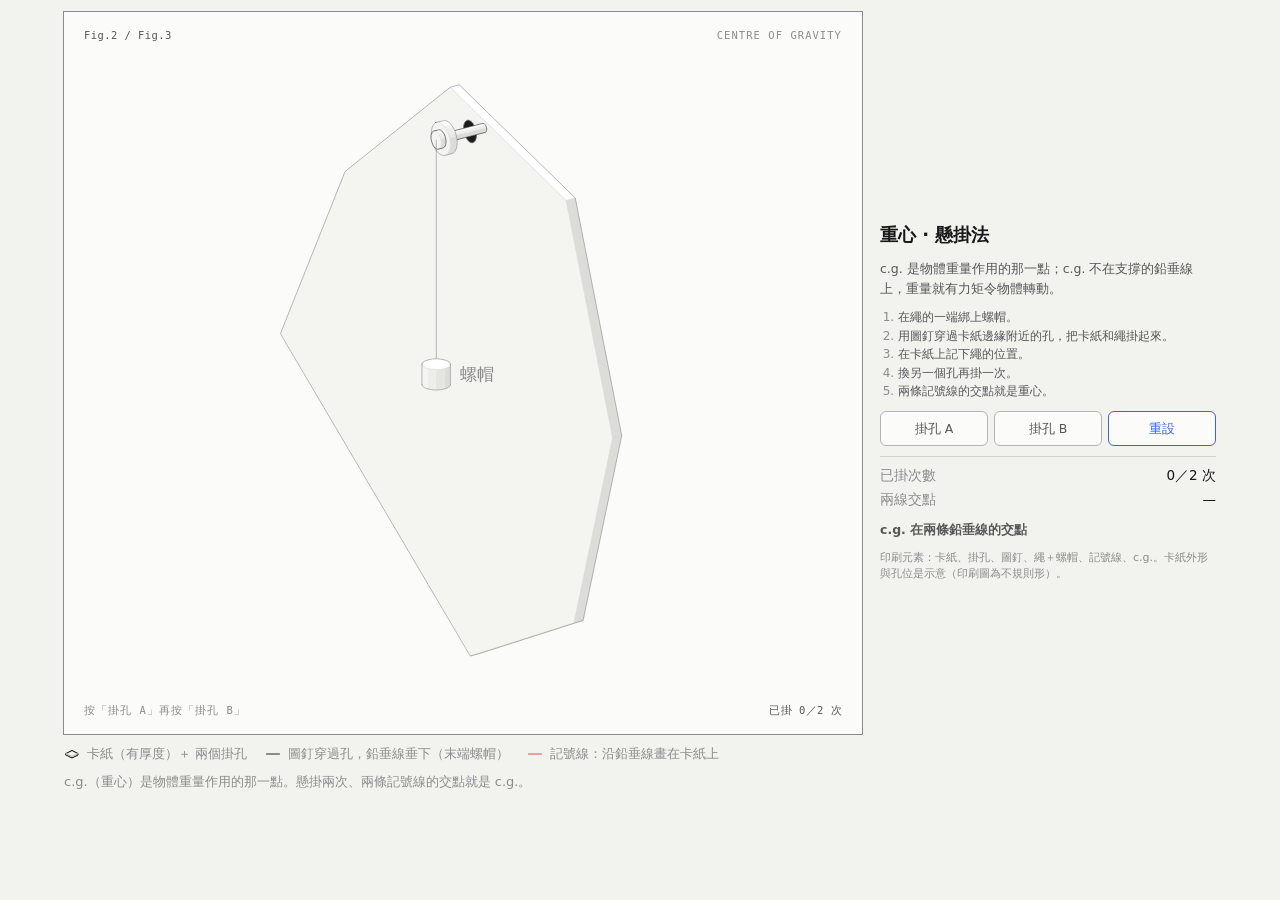
==== explainers/centroid-hang/centroid-hang.html @ 13bd7302 "publish the four verified teaching explainers under /explainers (moment balance, equilibrium beam, c" ====
<!doctype html><html lang="zh-Hant"><head><meta charset="utf-8"><meta name="viewport" content="width=device-width, initial-scale=1"><title>重心 · 懸掛法（jpfm08 p7）</title><style>
.iso{
  --anatomy-page:#0b0b0b;--anatomy-card:#131313;--anatomy-text:#a3a3a3;--anatomy-strong:#e6e6e6;--anatomy-muted:#6e6e6e;
  --anatomy-paper:#131313;--anatomy-face:#1b1b1b;--anatomy-top:#1c1c1c;
  --anatomy-shade-0:#0f0f0f;--anatomy-shade-1:#121212;--anatomy-shade-2:#151515;--anatomy-shade-3:#181818;
  --anatomy-lit-top:#262626;--anatomy-lit-shade:#1d1d1d;
  --anatomy-hi:#d4d4d4;--anatomy-mid:#6a6a6a;--anatomy-lo:#3e3e3e;--anatomy-faint:#2a2a2a;--anatomy-lit:#ffffff;
  --anatomy-halo:#050505;--anatomy-halo-opacity:.9;--anatomy-dot:#e6e6e6;
  --anatomy-red:#ff6b6b;--anatomy-green:#6be0a0;--anatomy-blue:#6b9bff;
  --anatomy-weight:.6px;--anatomy-ease:cubic-bezier(.32,.72,0,1);
  --anatomy-mono:ui-monospace,"SF Mono",Menlo,Consolas,monospace;
  --anatomy-lift:inset 0 1px 0 0 #ffffff0a,inset 0 0 0 1px #ffffff06,0 0 0 1px #00000026,0 1px 1px -.5px #00000014,0 3px 3px -1.5px #00000014,0 6px 6px -3px #00000014,0 12px 12px -6px #00000014;
}
.iso[data-theme="light"]{
  --anatomy-page:#f2f2ef;--anatomy-card:#fbfbfa;--anatomy-text:#57575a;--anatomy-strong:#18181a;--anatomy-muted:#8c8c90;
  --anatomy-paper:#fbfbfa;--anatomy-face:#ffffff;--anatomy-top:#ffffff;
  --anatomy-shade-0:#dcdcd9;--anatomy-shade-1:#e5e5e2;--anatomy-shade-2:#ededea;--anatomy-shade-3:#f4f4f1;
  --anatomy-lit-top:#ffffff;--anatomy-lit-shade:#eeeeeb;
  --anatomy-hi:#26262a;--anatomy-mid:#8a8a8f;--anatomy-lo:#b4b4b8;--anatomy-faint:#d4d4d6;--anatomy-lit:#000000;
  --anatomy-halo:#8a8a80;--anatomy-halo-opacity:.32;--anatomy-dot:#3a3a3e;
  --anatomy-red:#e5484d;--anatomy-green:#30a46c;--anatomy-blue:#3e63dd;
  --anatomy-lift:inset 0 1px 0 0 #ffffff,0 0 0 1px #0000000f,0 1px 1px -.5px #0000000a,0 3px 3px -1.5px #0000000a,0 6px 6px -3px #0000000a,0 12px 12px -6px #0000000a;
}
.iso-svg{display:block;width:100%;height:auto;overflow:visible}
.iso-svg path,.iso-svg circle{vector-effect:non-scaling-stroke}
.iso-fill{fill:var(--anatomy-paper);stroke:none}
.iso-solid[data-lit]>.iso-fill{fill:var(--anatomy-face)}
.iso-shade,.iso-top{stroke:none}
.iso-shade[data-shade="0"]{fill:var(--anatomy-shade-0)}
.iso-shade[data-shade="1"]{fill:var(--anatomy-shade-1)}
.iso-shade[data-shade="2"]{fill:var(--anatomy-shade-2)}
.iso-shade[data-shade="3"]{fill:var(--anatomy-shade-3)}
.iso-top{fill:var(--anatomy-top)}
.iso-solid[data-lit]>.iso-top{fill:var(--anatomy-lit-top)}
.iso-solid[data-lit]>.iso-shade{fill:var(--anatomy-lit-shade)}
.iso-solid[data-seamless]>.iso-shade,.iso-solid[data-seamless]>.iso-top{stroke-width:.4;stroke-linejoin:round}
.iso-solid[data-seamless]>.iso-shade[data-shade="0"]{stroke:var(--anatomy-shade-0)}
.iso-solid[data-seamless]>.iso-shade[data-shade="1"]{stroke:var(--anatomy-shade-1)}
.iso-solid[data-seamless]>.iso-shade[data-shade="2"]{stroke:var(--anatomy-shade-2)}
.iso-solid[data-seamless]>.iso-shade[data-shade="3"]{stroke:var(--anatomy-shade-3)}
.iso-solid[data-seamless]>.iso-top{stroke:var(--anatomy-top)}
.iso-solid[data-seamless][data-lit]>.iso-top{stroke:var(--anatomy-lit-top)}
.iso-solid[data-seamless][data-lit]>.iso-shade{stroke:var(--anatomy-lit-shade)}
.iso-solid[data-lit]>.iso-edge{stroke:var(--anatomy-lit)}
.iso-halo{fill:var(--anatomy-halo);stroke:none;filter:blur(9px);opacity:var(--anatomy-halo-opacity);transform:translateY(3px)}
.iso-line{fill:none;stroke:var(--anatomy-lo);stroke-width:var(--anatomy-weight);stroke-linecap:round;stroke-linejoin:round}
.iso-line[data-tone="hi"]{stroke:var(--anatomy-hi)}
.iso-line[data-tone="mid"]{stroke:var(--anatomy-mid)}
.iso-line[data-tone="lo"]{stroke:var(--anatomy-lo)}
.iso-line[data-tone="faint"]{stroke:var(--anatomy-faint)}
.iso-line[data-tone="lit"]{stroke:var(--anatomy-lit)}
.iso-line[data-tone="red"]{stroke:var(--anatomy-red)}
.iso-line[data-tone="green"]{stroke:var(--anatomy-green)}
.iso-line[data-tone="blue"]{stroke:var(--anatomy-blue)}
.iso-line[data-dotted]{stroke-dasharray:.01 3.5;stroke-width:1}
.iso-line[data-dashed]{stroke-dasharray:3 3}
.iso-line[data-flow]{stroke-dasharray:2 6}
.iso-wire-end{fill:var(--anatomy-paper);stroke:var(--anatomy-lo);stroke-width:var(--anatomy-weight)}
.iso-wire[data-tone="hi"] .iso-wire-end{stroke:var(--anatomy-hi)}
.iso-wire[data-tone="mid"] .iso-wire-end{stroke:var(--anatomy-mid)}
.iso-wire[data-tone="faint"] .iso-wire-end{stroke:var(--anatomy-faint)}
.iso-wire[data-tone="lit"] .iso-wire-end{stroke:var(--anatomy-lit)}
.iso-dots circle{fill:var(--anatomy-dot);stroke:none;opacity:.32}
.iso-dots[data-tone="hi"] circle{opacity:.85}
.iso-dots[data-tone="mid"] circle{opacity:.45}
.iso-dots[data-tone="lo"] circle{opacity:.22}
.iso-dots[data-tone="faint"] circle{opacity:.12}
.iso-face-text{fill:var(--anatomy-mid);font-family:var(--anatomy-mono);letter-spacing:.04em}
.iso-face-text[data-tone="hi"]{fill:var(--anatomy-hi)}
.iso-face-text[data-tone="lo"]{fill:var(--anatomy-lo)}
.iso-face-text[data-tone="faint"]{fill:var(--anatomy-faint)}
.tb-body{fill:var(--anatomy-shade-2);stroke:none}
.tb-shine{fill:var(--anatomy-top);stroke:none}
.tb-shade{fill:var(--anatomy-shade-0);stroke:none}
.tb-ring{fill:none;stroke:var(--anatomy-lo);stroke-width:.45;stroke-linecap:butt;stroke-linejoin:round}
.tb-ring[data-tone="mid"]{stroke:var(--anatomy-mid)}
.tb-ring[data-tone="faint"]{stroke:var(--anatomy-faint)}
.tb-ring[data-tone="hi"]{stroke:var(--anatomy-hi)}
@keyframes iso-flow{to{stroke-dashoffset:-32}}
@keyframes iso-pulse{0%,100%{opacity:.18}12%{opacity:1}40%{opacity:.18}}
.iso-line[data-flow]{animation:iso-flow 1600ms linear infinite}
.iso-dots circle[data-pulse]{animation:iso-pulse 1600ms steps(1,end) infinite;animation-delay:var(--pulse-at,0ms)}
.iso-figure{margin:32px 0 36px}
.iso-plate{position:relative;padding:52px 24px;border-radius:0;background:var(--anatomy-card);box-shadow:0 0 0 1px var(--anatomy-mid);--anatomy-paper:var(--anatomy-card)}
.iso-plate-corners{position:absolute;inset:18px 20px;pointer-events:none}
.iso-plate-corner{position:absolute;color:var(--anatomy-muted);font-family:var(--anatomy-mono);font-size:10.5px;line-height:1;letter-spacing:.04em;white-space:nowrap}
.iso-plate-corner[data-corner="fig"]{top:0;left:0;color:var(--anatomy-text)}
.iso-plate-corner[data-corner="title"]{top:0;right:0;text-transform:uppercase;letter-spacing:.1em}
.iso-plate-corner[data-corner="hint"]{bottom:0;left:0;text-transform:uppercase;letter-spacing:.1em}
.iso-plate-corner[data-corner="readout"]{right:0;bottom:0;color:var(--anatomy-text);font-variant-numeric:tabular-nums}
.iso-plate .iso-svg{margin:0 auto}
.iso-legend{display:grid;gap:8px;margin-top:12px;color:var(--anatomy-muted);font-size:13px;line-height:1.55}
.iso-keys{display:flex;flex-wrap:wrap;gap:6px 18px}
.iso-key{display:inline-flex;align-items:center;gap:7px}
.iso-swatch{width:16px;height:10px;flex:none;overflow:visible}
.iso-swatch path{fill:none;stroke:var(--anatomy-hi);stroke-width:1;vector-effect:non-scaling-stroke;stroke-linejoin:round;stroke-linecap:round}
.iso-swatch[data-mark="raised"] path,.iso-swatch[data-mark="flat"] path{stroke:var(--anatomy-mid)}
.iso-swatch[data-mark="lit"] path{stroke:var(--anatomy-lit)}
.iso-swatch[data-mark="dim"] path{stroke:var(--anatomy-lo)}
.iso-swatch[data-mark="dotted"] path{stroke-dasharray:.01 3;stroke-width:1.4}
.iso-swatch[data-mark="dashed"] path{stroke-dasharray:3 2.5}
.iso-swatch[data-mark="red"] path{stroke:var(--anatomy-red)}
.iso-swatch[data-mark="green"] path{stroke:var(--anatomy-green)}
.iso-swatch[data-mark="blue"] path{stroke:var(--anatomy-blue)}
.iso-swatch-crease{stroke:var(--anatomy-lo)!important}
@media (max-width:560px){.iso-plate{padding:48px 12px 70px}.iso-plate-corner[data-corner="hint"]{bottom:18px}}
@media (prefers-reduced-motion:reduce){.iso-line[data-flow],.iso-dots circle[data-pulse]{animation:none}}

*{box-sizing:border-box}
html{color-scheme:dark}
body[data-theme="light"]{color-scheme:light}
body{margin:0;background:var(--anatomy-page);color:var(--anatomy-text);font:14px/1.55 ui-sans-serif,system-ui,-apple-system,"Segoe UI","PingFang TC","Microsoft JhengHei",sans-serif;-webkit-font-smoothing:antialiased}
.app{display:grid;grid-template-columns:minmax(0,1fr) 336px;gap:18px;max-width:1180px;margin:0 auto;padding:12px 14px}
.stage{min-width:0;display:flex;flex-direction:column;justify-content:center}
.iso-plate{padding:34px 20px}
.iso-figure{margin:0}
.iso-legend{margin-top:10px}
.iso-plate-corner{font-size:10.5px}
.panel{display:flex;flex-direction:column;gap:10px;min-width:0;justify-content:center}
.panel h1{font-size:18px;margin:0;color:var(--anatomy-strong);font-weight:600}
.panel p{margin:0;font-size:12.5px;color:var(--anatomy-text)}
.steps{margin:0;padding-left:18px;font-size:12px;line-height:1.55;color:var(--anatomy-text)}
.steps li::marker{color:var(--anatomy-muted)}
.btns{display:flex;gap:6px}
.btns button{flex:1;font:inherit;font-size:12.5px;padding:7px 4px;border-radius:6px;border:1px solid var(--anatomy-lo);background:var(--anatomy-card);color:var(--anatomy-text);cursor:pointer}
.btns button.on{border-color:var(--anatomy-blue);color:var(--anatomy-blue)}
.btns button:focus-visible{outline:2px solid var(--anatomy-blue);outline-offset:1px}
.read{border-top:1px solid var(--anatomy-faint);padding-top:8px;display:grid;gap:3px}
.read div{display:flex;justify-content:space-between;gap:8px;font-size:13.5px;font-variant-numeric:tabular-nums}
.read span:first-child{color:var(--anatomy-muted)}
.read b{color:var(--anatomy-strong);font-weight:500}
.key{font-size:13px;font-weight:600;color:var(--anatomy-green)}
.small{font-size:11px;color:var(--anatomy-muted);line-height:1.5}
@media (max-width:900px){.app{grid-template-columns:minmax(0,1fr)}.stage{justify-content:flex-start}}
</style></head><body class="iso" data-theme="light"><main class="app">
<div class="stage">
<figure class="iso-figure"><div class="iso-plate"><div class="iso-plate-corners" aria-hidden="true"><span class="iso-plate-corner" data-corner="fig">Fig.2 / Fig.3</span><span class="iso-plate-corner" data-corner="title">CENTRE OF GRAVITY</span><span class="iso-plate-corner" data-corner="hint">按「掛孔 A」再按「掛孔 B」</span><span class="iso-plate-corner" data-corner="readout" data-readout>已掛 0／2 次</span></div><div class="iso-stage" style="touch-action:none"><svg class="iso-svg" viewBox="-180 -332 349 301" width="100%" role="img" aria-label="卡紙懸掛法找重心"><g data-hang="A"><g class="iso-solid"><path class="iso-fill" d="M-89.5 -199.7L-59.8 -274.2L-11.4 -313L-7.2 -314.1L46.2 -262L67.6 -152.6L49.8 -67.5L2.2 -52.3L-2 -51.2Z"/><path class="iso-shade" data-shade="0" d="M2.2 -52.3L49.8 -67.5L45.6 -66.4L-2 -51.2ZM49.8 -67.5L67.6 -152.6L63.4 -151.6L45.6 -66.4ZM67.6 -152.6L46.2 -262L42 -260.9L63.4 -151.6Z"/><path class="iso-shade" data-shade="3" d="M-89.5 -199.7L-2 -51.2L45.6 -66.4L63.4 -151.6L42 -260.9L-11.4 -313L-59.8 -274.2Z"/><path class="iso-top" d="M46.2 -262L-7.2 -314.1L-11.4 -313L42 -260.9Z"/><path class="iso-line iso-crease" data-tone="faint" d="M-2 -51.2L45.6 -66.4M49.8 -67.5L45.6 -66.4M45.6 -66.4L63.4 -151.6M67.6 -152.6L63.4 -151.6M63.4 -151.6L42 -260.9M46.2 -262L42 -260.9M42 -260.9L-11.4 -313"/><path class="iso-line iso-edge" data-tone="mid" d="M-89.5 -199.7L-59.8 -274.2L-11.4 -313L-7.2 -314.1L46.2 -262L67.6 -152.6L49.8 -67.5L2.2 -52.3L-2 -51.2Z"/></g><path d="M0.7 -291L0.6 -292.1L0.4 -293.3L0.1 -294.4L-0.4 -295.5L-1 -296.4L-1.6 -297.1L-2.3 -297.6L-2.9 -297.8L-3.5 -297.8L-4.1 -297.5L-4.6 -297L-4.9 -296.3L-5.2 -295.3L-5.2 -294.3L-5.2 -293.1L-4.9 -292L-4.6 -290.9L-4.1 -289.8L-3.5 -288.9L-2.9 -288.2L-2.3 -287.7L-1.6 -287.5L-1 -287.5L-0.4 -287.8L0.1 -288.3L0.4 -289L0.6 -289.9Z" fill="var(--anatomy-strong)" opacity=".85"/><path class="iso-line" data-tone="mid" d="M0.7 -291L0.6 -292.1L0.4 -293.3L0.1 -294.4L-0.4 -295.5L-1 -296.4L-1.6 -297.1L-2.3 -297.6L-2.9 -297.8L-3.5 -297.8L-4.1 -297.5L-4.6 -297L-4.9 -296.3L-5.2 -295.3L-5.2 -294.3L-5.2 -293.1L-4.9 -292L-4.6 -290.9L-4.1 -289.8L-3.5 -288.9L-2.9 -288.2L-2.3 -287.7L-1.6 -287.5L-1 -287.5L-0.4 -287.8L0.1 -288.3L0.4 -289L0.6 -289.9Z"/><text x="-15.9" y="-289.2" text-anchor="middle" font-size="10.469999999999999" fill="var(--anatomy-strong)" font-family="var(--anatomy-mono)">A</text><path d="M0.7 -291L0.6 -292.1L0.4 -293.3L0.1 -294.4L-0.4 -295.5L-1 -296.4L-1.6 -297.1L-2.3 -297.6L-2.9 -297.8L-3.5 -297.8L-4.1 -297.5L-4.6 -297L-4.9 -296.3L-5.2 -295.3L-5.2 -294.3L-5.2 -293.1L-4.9 -292L-4.6 -290.9L-4.1 -289.8L-3.5 -288.9L-2.9 -288.2L-2.3 -287.7L-1.6 -287.5L-1 -287.5L-0.4 -287.8L0.1 -288.3L0.4 -289L0.6 -289.9Z" fill="var(--anatomy-strong)" opacity=".85"/><path class="iso-line" data-tone="mid" d="M0.7 -291L0.6 -292.1L0.4 -293.3L0.1 -294.4L-0.4 -295.5L-1 -296.4L-1.6 -297.1L-2.3 -297.6L-2.9 -297.8L-3.5 -297.8L-4.1 -297.5L-4.6 -297L-4.9 -296.3L-5.2 -295.3L-5.2 -294.3L-5.2 -293.1L-4.9 -292L-4.6 -290.9L-4.1 -289.8L-3.5 -288.9L-2.9 -288.2L-2.3 -287.7L-1.6 -287.5L-1 -287.5L-0.4 -287.8L0.1 -288.3L0.4 -289L0.6 -289.9Z"/><text x="-15.9" y="-289.2" text-anchor="middle" font-size="10.469999999999999" fill="var(--anatomy-strong)" font-family="var(--anatomy-mono)">B</text><g class="iso-solid"><path class="iso-fill" d="M-13.8 -290.7L-13.8 -291.1L-13.7 -291.4L-13.6 -291.7L-13.4 -291.9L-13.3 -292.1L-13 -292.1L3.7 -296.4L4 -296.3L4.2 -296.3L4.4 -296.1L4.7 -295.8L4.9 -295.5L5 -295.2L5.2 -294.8L5.3 -294.4L5.4 -294L5.4 -293.6L5.4 -293.2L5.3 -292.9L5.2 -292.6L5 -292.4L4.9 -292.2L4.7 -292.2L-12.1 -287.9L-12.3 -287.9L-12.6 -288L-12.8 -288.2L-13 -288.4L-13.3 -288.7L-13.4 -289.1L-13.6 -289.5L-13.7 -289.9L-13.8 -290.3Z"/><path class="iso-shade" data-shade="0" d="M5.3 -294.4L5.4 -294L5.4 -293.6L5.4 -293.2L5.3 -292.9L5.2 -292.6L5 -292.4L4.9 -292.2L4.7 -292.2L-12.1 -287.9L-11.9 -288L-11.7 -288.1L-11.6 -288.4L-11.5 -288.6L-11.4 -289L-11.4 -289.4L-11.4 -289.8L-11.5 -290.2Z"/><path class="iso-shade" data-shade="1" d="M5.2 -294.8L5.3 -294.4L-11.5 -290.2L-11.6 -290.6Z"/><path class="iso-shade" data-shade="2" d="M4.9 -295.5L5 -295.2L5.2 -294.8L-11.6 -290.6L-11.7 -291L-11.9 -291.3Z"/><path class="iso-shade" data-shade="3" d="M4.7 -295.8L4.9 -295.5L-11.9 -291.3L-12.1 -291.6ZM-13.8 -290.7L-13.8 -291.1L-13.7 -291.4L-13.6 -291.7L-13.4 -291.9L-13.3 -292.1L-13 -292.1L-12.8 -292.1L-12.6 -292L-12.3 -291.8L-12.1 -291.6L-11.9 -291.3L-11.7 -291L-11.6 -290.6L-11.5 -290.2L-11.4 -289.8L-11.4 -289.4L-11.4 -289L-11.5 -288.6L-11.6 -288.4L-11.7 -288.1L-11.9 -288L-12.1 -287.9L-12.3 -287.9L-12.6 -288L-12.8 -288.2L-13 -288.4L-13.3 -288.7L-13.4 -289.1L-13.6 -289.5L-13.7 -289.9L-13.8 -290.3L-13.8 -290.7L-12.6 -290L-12.6 -290L-12.6 -290L-12.6 -290L-12.6 -290L-12.6 -290L-12.6 -290L-12.6 -290L-12.6 -290L-12.6 -290L-12.6 -290L-12.6 -290L-12.6 -290L-12.6 -290L-12.6 -290L-12.6 -290L-12.6 -290L-12.6 -290L-12.6 -290L-12.6 -290L-12.6 -290L-12.6 -290L-12.6 -290L-12.6 -290L-12.6 -290L-12.6 -290L-12.6 -290L-12.6 -290L-12.6 -290L-12.6 -290L-12.6 -290L-12.6 -290L-12.6 -290Z"/><path class="iso-top" d="M3.7 -296.4L4 -296.3L4.2 -296.3L4.4 -296.1L4.7 -295.8L-12.1 -291.6L-12.3 -291.8L-12.6 -292L-12.8 -292.1L-13 -292.1Z"/><path class="iso-line iso-crease" data-tone="faint" d="M-13.1 -292.1L-12.4 -291.9L-11.7 -290.9L-11.4 -289.6L-11.5 -288.5L-12.1 -287.9"/><path class="iso-line iso-edge" data-tone="hi" d="M-13.8 -290.7L-13.8 -291.1L-13.7 -291.4L-13.6 -291.7L-13.4 -291.9L-13.3 -292.1L-13 -292.1L3.7 -296.4L4 -296.3L4.2 -296.3L4.4 -296.1L4.7 -295.8L4.9 -295.5L5 -295.2L5.2 -294.8L5.3 -294.4L5.4 -294L5.4 -293.6L5.4 -293.2L5.3 -292.9L5.2 -292.6L5 -292.4L4.9 -292.2L4.7 -292.2L-12.1 -287.9L-12.3 -287.9L-12.6 -288L-12.8 -288.2L-13 -288.4L-13.3 -288.7L-13.4 -289.1L-13.6 -289.5L-13.7 -289.9L-13.8 -290.3Z"/></g><g class="iso-solid"><path class="iso-fill" d="M-20.1 -291.7L-20 -293L-19.8 -294.2L-19.4 -295.2L-18.9 -296L-18.3 -296.6L-17.6 -296.9L-14.4 -297.6L-13.6 -297.7L-12.8 -297.4L-12 -296.9L-11.1 -296.1L-10.4 -295.1L-9.7 -293.9L-9.1 -292.6L-8.7 -291.2L-8.4 -289.7L-8.2 -288.3L-8.2 -286.9L-8.4 -285.6L-8.7 -284.5L-9.1 -283.6L-9.7 -282.9L-10.4 -282.5L-13.5 -281.7L-14.3 -281.6L-15.1 -281.7L-15.9 -282.1L-16.8 -282.7L-17.6 -283.6L-18.3 -284.7L-18.9 -286L-19.4 -287.3L-19.8 -288.8L-20 -290.2Z"/><path class="iso-shade" data-shade="0" d="M-8.5 -290.6L-8.3 -289.1L-8.2 -287.6L-8.3 -286.2L-8.5 -285L-8.9 -284L-9.5 -283.2L-10.1 -282.6L-10.9 -282.4L-14.1 -281.6L-13.3 -281.8L-12.6 -282.4L-12.1 -283.2L-11.7 -284.2L-11.4 -285.4L-11.3 -286.8L-11.4 -288.3L-11.7 -289.8Z"/><path class="iso-shade" data-shade="1" d="M-8.9 -292L-8.5 -290.6L-11.7 -289.8L-12.1 -291.2Z"/><path class="iso-shade" data-shade="2" d="M-10.1 -294.7L-9.5 -293.4L-8.9 -292L-12.1 -291.2L-12.6 -292.6L-13.3 -293.9Z"/><path class="iso-shade" data-shade="3" d="M-10.9 -295.8L-10.1 -294.7L-13.3 -293.9L-14.1 -295ZM-20.1 -291.7L-20 -293L-19.8 -294.3L-19.4 -295.3L-18.8 -296.1L-18.2 -296.6L-17.4 -296.9L-16.6 -296.8L-15.7 -296.5L-14.9 -295.9L-14.1 -295L-13.3 -293.9L-12.6 -292.6L-12.1 -291.2L-11.7 -289.8L-11.4 -288.3L-11.3 -286.8L-11.4 -285.4L-11.7 -284.2L-12.1 -283.2L-12.6 -282.4L-13.3 -281.8L-14.1 -281.6L-14.9 -281.6L-15.7 -282L-16.6 -282.6L-17.4 -283.4L-18.2 -284.5L-18.8 -285.8L-19.4 -287.2L-19.8 -288.7L-20 -290.2L-20.1 -291.7L-15.7 -289.2L-15.7 -289.2L-15.7 -289.2L-15.7 -289.2L-15.7 -289.2L-15.7 -289.2L-15.7 -289.2L-15.7 -289.2L-15.7 -289.2L-15.7 -289.2L-15.7 -289.2L-15.7 -289.2L-15.7 -289.2L-15.7 -289.2L-15.7 -289.2L-15.7 -289.2L-15.7 -289.2L-15.7 -289.2L-15.7 -289.2L-15.7 -289.2L-15.7 -289.2L-15.7 -289.2L-15.7 -289.2L-15.7 -289.2L-15.7 -289.2L-15.7 -289.2L-15.7 -289.2L-15.7 -289.2L-15.7 -289.2L-15.7 -289.2L-15.7 -289.2L-15.7 -289.2L-15.7 -289.2Z"/><path class="iso-top" d="M-14.3 -297.7L-13.4 -297.6L-12.6 -297.3L-11.7 -296.7L-10.9 -295.8L-14.1 -295L-14.9 -295.9L-15.7 -296.5L-16.6 -296.8L-17.4 -296.9Z"/><path class="iso-line iso-crease" data-tone="faint" d="M-17.7 -296.8L-16.9 -296.9L-16.1 -296.7L-15.3 -296.2L-14.5 -295.5L-13.7 -294.6L-13.1 -293.5L-12.5 -292.3L-12 -290.9L-11.6 -289.5L-11.4 -288.1L-11.3 -286.7L-11.4 -285.4L-11.7 -284.3L-12 -283.3L-12.5 -282.5L-13.1 -281.9L-13.8 -281.6"/><path class="iso-line iso-edge" data-tone="mid" d="M-20.1 -291.7L-20 -293L-19.8 -294.2L-19.4 -295.2L-18.9 -296L-18.3 -296.6L-17.6 -296.9L-14.4 -297.6L-13.6 -297.7L-12.8 -297.4L-12 -296.9L-11.1 -296.1L-10.4 -295.1L-9.7 -293.9L-9.1 -292.6L-8.7 -291.2L-8.4 -289.7L-8.2 -288.3L-8.2 -286.9L-8.4 -285.6L-8.7 -284.5L-9.1 -283.6L-9.7 -282.9L-10.4 -282.5L-13.5 -281.7L-14.3 -281.6L-15.1 -281.7L-15.9 -282.1L-16.8 -282.7L-17.6 -283.6L-18.3 -284.7L-18.9 -286L-19.4 -287.3L-19.8 -288.8L-20 -290.2Z"/></g><g class="iso-solid"><path class="iso-fill" d="M-20.2 -290L-20.2 -290.8L-20 -291.5L-19.8 -292L-19.5 -292.5L-19.2 -292.8L-18.7 -292.9L-16.7 -293.4L-16.2 -293.4L-15.7 -293.2L-15.3 -292.9L-14.8 -292.4L-14.4 -291.8L-14 -291.1L-13.7 -290.3L-13.5 -289.5L-13.4 -288.7L-13.3 -287.9L-13.4 -287.1L-13.5 -286.5L-13.7 -285.9L-14 -285.5L-14.4 -285.2L-14.8 -285L-16.9 -284.5L-17.4 -284.5L-17.8 -284.7L-18.3 -285L-18.7 -285.5L-19.2 -286.1L-19.5 -286.8L-19.8 -287.6L-20 -288.4L-20.2 -289.2Z"/><path class="iso-shade" data-shade="0" d="M-13.5 -289.5L-13.4 -288.7L-13.3 -287.9L-13.4 -287.1L-13.5 -286.5L-13.7 -285.9L-14 -285.5L-14.4 -285.2L-14.8 -285L-16.9 -284.5L-16.5 -284.6L-16.1 -284.9L-15.8 -285.4L-15.6 -285.9L-15.5 -286.6L-15.4 -287.4L-15.5 -288.2L-15.6 -289Z"/><path class="iso-shade" data-shade="1" d="M-13.7 -290.3L-13.5 -289.5L-15.6 -289L-15.8 -289.8Z"/><path class="iso-shade" data-shade="2" d="M-14.4 -291.8L-14 -291.1L-13.7 -290.3L-15.8 -289.8L-16.1 -290.6L-16.5 -291.3Z"/><path class="iso-shade" data-shade="3" d="M-14.8 -292.4L-14.4 -291.8L-16.5 -291.3L-16.9 -291.9ZM-20.2 -290L-20.2 -290.8L-20 -291.5L-19.8 -292L-19.5 -292.5L-19.2 -292.8L-18.7 -292.9L-18.3 -292.9L-17.8 -292.7L-17.4 -292.3L-16.9 -291.9L-16.5 -291.3L-16.1 -290.6L-15.8 -289.8L-15.6 -289L-15.5 -288.2L-15.4 -287.4L-15.5 -286.6L-15.6 -285.9L-15.8 -285.4L-16.1 -284.9L-16.5 -284.6L-16.9 -284.5L-17.4 -284.5L-17.8 -284.7L-18.3 -285L-18.7 -285.5L-19.2 -286.1L-19.5 -286.8L-19.8 -287.6L-20 -288.4L-20.2 -289.2L-20.2 -290L-17.8 -288.7L-17.8 -288.7L-17.8 -288.7L-17.8 -288.7L-17.8 -288.7L-17.8 -288.7L-17.8 -288.7L-17.8 -288.7L-17.8 -288.7L-17.8 -288.7L-17.8 -288.7L-17.8 -288.7L-17.8 -288.7L-17.8 -288.7L-17.8 -288.7L-17.8 -288.7L-17.8 -288.7L-17.8 -288.7L-17.8 -288.7L-17.8 -288.7L-17.8 -288.7L-17.8 -288.7L-17.8 -288.7L-17.8 -288.7L-17.8 -288.7L-17.8 -288.7L-17.8 -288.7L-17.8 -288.7L-17.8 -288.7L-17.8 -288.7L-17.8 -288.7L-17.8 -288.7L-17.8 -288.7Z"/><path class="iso-top" d="M-16.7 -293.4L-16.2 -293.4L-15.7 -293.2L-15.3 -292.9L-14.8 -292.4L-16.9 -291.9L-17.4 -292.3L-17.8 -292.7L-18.3 -292.9L-18.7 -292.9Z"/><path class="iso-line iso-crease" data-tone="faint" d="M-18.9 -292.9L-18.2 -292.8L-17.4 -292.4L-16.7 -291.6L-16.1 -290.5L-15.7 -289.2L-15.4 -287.9L-15.5 -286.7L-15.7 -285.6L-16.2 -284.9L-16.8 -284.5"/><path class="iso-line iso-edge" data-tone="hi" d="M-20.2 -290L-20.2 -290.8L-20 -291.5L-19.8 -292L-19.5 -292.5L-19.2 -292.8L-18.7 -292.9L-16.7 -293.4L-16.2 -293.4L-15.7 -293.2L-15.3 -292.9L-14.8 -292.4L-14.4 -291.8L-14 -291.1L-13.7 -290.3L-13.5 -289.5L-13.4 -288.7L-13.3 -287.9L-13.4 -287.1L-13.5 -286.5L-13.7 -285.9L-14 -285.5L-14.4 -285.2L-14.8 -285L-16.9 -284.5L-17.4 -284.5L-17.8 -284.7L-18.3 -285L-18.7 -285.5L-19.2 -286.1L-19.5 -286.8L-19.8 -287.6L-20 -288.4L-20.2 -289.2Z"/></g><path class="iso-line" data-tone="mid" d="M-17.8 -288.7L-17.8 -176.1"/><g class="iso-solid"><path class="iso-fill" d="M-24.4 -185.6L-24 -186.3L-23 -187L-21.5 -187.5L-19.6 -187.9L-17.6 -188L-15.6 -187.8L-13.8 -187.4L-12.4 -186.9L-11.5 -186.2L-11.3 -185.4L-11.3 -176L-11.6 -175.3L-12.6 -174.6L-14.1 -174.1L-16 -173.7L-18.1 -173.6L-20.1 -173.8L-21.9 -174.2L-23.3 -174.7L-24.1 -175.4L-24.4 -176.2Z"/><path class="iso-shade" data-shade="0" d="M-11.3 -176L-11.6 -175.3L-11.6 -184.6L-11.3 -185.4ZM-11.6 -175.3L-12.6 -174.6L-12.6 -184L-11.6 -184.6ZM-12.6 -174.6L-14.1 -174.1L-14.1 -183.4L-12.6 -184Z"/><path class="iso-shade" data-shade="1" d="M-14.1 -174.1L-16 -173.7L-16 -183.1L-14.1 -183.4ZM-16 -173.7L-18.1 -173.6L-18.1 -183L-16 -183.1Z"/><path class="iso-shade" data-shade="2" d="M-18.1 -173.6L-20.1 -173.8L-20.1 -183.2L-18.1 -183ZM-20.1 -173.8L-21.9 -174.2L-21.9 -183.5L-20.1 -183.2Z"/><path class="iso-shade" data-shade="3" d="M-21.9 -174.2L-23.3 -174.7L-23.3 -184.1L-21.9 -183.5ZM-23.3 -174.7L-24.1 -175.4L-24.1 -184.8L-23.3 -184.1ZM-24.1 -175.4L-24.4 -176.2L-24.4 -185.6L-24.1 -184.8Z"/><path class="iso-top" d="M-14.1 -183.4L-16 -183.1L-18.1 -183L-20.1 -183.2L-21.9 -183.5L-23.3 -184.1L-24.1 -184.8L-24.4 -185.6L-24 -186.3L-23 -187L-21.5 -187.5L-19.6 -187.9L-17.6 -188L-15.6 -187.8L-13.8 -187.4L-12.4 -186.9L-11.5 -186.2L-11.3 -185.4L-11.6 -184.6L-12.6 -184Z"/><path class="iso-line iso-crease" data-tone="faint" d="M-11.3 -185.4L-11.6 -184.6L-12.6 -184L-14.1 -183.4L-16 -183.1L-18.1 -183L-20.1 -183.2L-21.9 -183.5L-23.3 -184.1L-24.1 -184.8L-24.4 -185.6"/><path class="iso-line iso-edge" data-tone="mid" d="M-24.4 -185.6L-24 -186.3L-23 -187L-21.5 -187.5L-19.6 -187.9L-17.6 -188L-15.6 -187.8L-13.8 -187.4L-12.4 -186.9L-11.5 -186.2L-11.3 -185.4M-11.3 -176L-11.6 -175.3L-12.6 -174.6L-14.1 -174.1L-16 -173.7L-18.1 -173.6L-20.1 -173.8L-21.9 -174.2L-23.3 -174.7L-24.1 -175.4L-24.4 -176.2M-24.4 -185.6L-24.4 -176.2M-11.3 -185.4L-11.3 -176"/></g><text x="-6.8" y="-178.0" text-anchor="start" font-size="7.957199999999999" fill="var(--anatomy-muted)" font-family="var(--anatomy-mono)">螺帽</text><circle data-hole="A" cx="-2.1" cy="-292.7" r="16" fill="rgba(0,0,0,0)" style="cursor:pointer"/><circle data-hole="B" cx="50.7" cy="-120.7" r="16" fill="rgba(0,0,0,0)" style="cursor:pointer"/><g data-show="1"><path class="iso-line" data-tone="red" d="M-2.4 -292.6L-2.4 -51.2"/></g></g><g data-hang="B" style="display:none"><g class="iso-solid"><path class="iso-fill" d="M-73.8 -266.3L-28.2 -311.8L-24 -312.8L35.8 -289.7L77.6 -210.1L56.3 -49.4L52.2 -48.3L-10 -92.4L-65.4 -171.4Z"/><path class="iso-shade" data-shade="0" d="M56.3 -49.4L77.6 -210.1L73.4 -209L52.2 -48.3Z"/><path class="iso-shade" data-shade="2" d="M77.6 -210.1L35.8 -289.7L31.6 -288.6L73.4 -209Z"/><path class="iso-shade" data-shade="3" d="M52.2 -48.3L73.4 -209L31.6 -288.6L-28.2 -311.8L-73.8 -266.3L-65.4 -171.4L-10 -92.4Z"/><path class="iso-top" d="M35.8 -289.7L-24 -312.8L-28.2 -311.8L31.6 -288.6Z"/><path class="iso-line iso-crease" data-tone="faint" d="M52.2 -48.3L73.4 -209M77.6 -210.1L73.4 -209M73.4 -209L31.6 -288.6M35.8 -289.7L31.6 -288.6M31.6 -288.6L-28.2 -311.8"/><path class="iso-line iso-edge" data-tone="mid" d="M-73.8 -266.3L-28.2 -311.8L-24 -312.8L35.8 -289.7L77.6 -210.1L56.3 -49.4L52.2 -48.3L-10 -92.4L-65.4 -171.4Z"/></g><path d="M0.7 -291L0.6 -292.1L0.4 -293.3L0.1 -294.4L-0.4 -295.5L-1 -296.4L-1.6 -297.1L-2.3 -297.6L-2.9 -297.8L-3.5 -297.8L-4.1 -297.5L-4.6 -297L-4.9 -296.3L-5.2 -295.3L-5.2 -294.3L-5.2 -293.1L-4.9 -292L-4.6 -290.9L-4.1 -289.8L-3.5 -288.9L-2.9 -288.2L-2.3 -287.7L-1.6 -287.5L-1 -287.5L-0.4 -287.8L0.1 -288.3L0.4 -289L0.6 -289.9Z" fill="var(--anatomy-strong)" opacity=".85"/><path class="iso-line" data-tone="mid" d="M0.7 -291L0.6 -292.1L0.4 -293.3L0.1 -294.4L-0.4 -295.5L-1 -296.4L-1.6 -297.1L-2.3 -297.6L-2.9 -297.8L-3.5 -297.8L-4.1 -297.5L-4.6 -297L-4.9 -296.3L-5.2 -295.3L-5.2 -294.3L-5.2 -293.1L-4.9 -292L-4.6 -290.9L-4.1 -289.8L-3.5 -288.9L-2.9 -288.2L-2.3 -287.7L-1.6 -287.5L-1 -287.5L-0.4 -287.8L0.1 -288.3L0.4 -289L0.6 -289.9Z"/><text x="-15.9" y="-289.2" text-anchor="middle" font-size="10.469999999999999" fill="var(--anatomy-strong)" font-family="var(--anatomy-mono)">A</text><path d="M0.7 -291L0.6 -292.1L0.4 -293.3L0.1 -294.4L-0.4 -295.5L-1 -296.4L-1.6 -297.1L-2.3 -297.6L-2.9 -297.8L-3.5 -297.8L-4.1 -297.5L-4.6 -297L-4.9 -296.3L-5.2 -295.3L-5.2 -294.3L-5.2 -293.1L-4.9 -292L-4.6 -290.9L-4.1 -289.8L-3.5 -288.9L-2.9 -288.2L-2.3 -287.7L-1.6 -287.5L-1 -287.5L-0.4 -287.8L0.1 -288.3L0.4 -289L0.6 -289.9Z" fill="var(--anatomy-strong)" opacity=".85"/><path class="iso-line" data-tone="mid" d="M0.7 -291L0.6 -292.1L0.4 -293.3L0.1 -294.4L-0.4 -295.5L-1 -296.4L-1.6 -297.1L-2.3 -297.6L-2.9 -297.8L-3.5 -297.8L-4.1 -297.5L-4.6 -297L-4.9 -296.3L-5.2 -295.3L-5.2 -294.3L-5.2 -293.1L-4.9 -292L-4.6 -290.9L-4.1 -289.8L-3.5 -288.9L-2.9 -288.2L-2.3 -287.7L-1.6 -287.5L-1 -287.5L-0.4 -287.8L0.1 -288.3L0.4 -289L0.6 -289.9Z"/><text x="-15.9" y="-289.2" text-anchor="middle" font-size="10.469999999999999" fill="var(--anatomy-strong)" font-family="var(--anatomy-mono)">B</text><g class="iso-solid"><path class="iso-fill" d="M-13.8 -290.7L-13.8 -291.1L-13.7 -291.4L-13.6 -291.7L-13.4 -291.9L-13.3 -292.1L-13 -292.1L3.7 -296.4L4 -296.3L4.2 -296.3L4.4 -296.1L4.7 -295.8L4.9 -295.5L5 -295.2L5.2 -294.8L5.3 -294.4L5.4 -294L5.4 -293.6L5.4 -293.2L5.3 -292.9L5.2 -292.6L5 -292.4L4.9 -292.2L4.7 -292.2L-12.1 -287.9L-12.3 -287.9L-12.6 -288L-12.8 -288.2L-13 -288.4L-13.3 -288.7L-13.4 -289.1L-13.6 -289.5L-13.7 -289.9L-13.8 -290.3Z"/><path class="iso-shade" data-shade="0" d="M5.3 -294.4L5.4 -294L5.4 -293.6L5.4 -293.2L5.3 -292.9L5.2 -292.6L5 -292.4L4.9 -292.2L4.7 -292.2L-12.1 -287.9L-11.9 -288L-11.7 -288.1L-11.6 -288.4L-11.5 -288.6L-11.4 -289L-11.4 -289.4L-11.4 -289.8L-11.5 -290.2Z"/><path class="iso-shade" data-shade="1" d="M5.2 -294.8L5.3 -294.4L-11.5 -290.2L-11.6 -290.6Z"/><path class="iso-shade" data-shade="2" d="M4.9 -295.5L5 -295.2L5.2 -294.8L-11.6 -290.6L-11.7 -291L-11.9 -291.3Z"/><path class="iso-shade" data-shade="3" d="M4.7 -295.8L4.9 -295.5L-11.9 -291.3L-12.1 -291.6ZM-13.8 -290.7L-13.8 -291.1L-13.7 -291.4L-13.6 -291.7L-13.4 -291.9L-13.3 -292.1L-13 -292.1L-12.8 -292.1L-12.6 -292L-12.3 -291.8L-12.1 -291.6L-11.9 -291.3L-11.7 -291L-11.6 -290.6L-11.5 -290.2L-11.4 -289.8L-11.4 -289.4L-11.4 -289L-11.5 -288.6L-11.6 -288.4L-11.7 -288.1L-11.9 -288L-12.1 -287.9L-12.3 -287.9L-12.6 -288L-12.8 -288.2L-13 -288.4L-13.3 -288.7L-13.4 -289.1L-13.6 -289.5L-13.7 -289.9L-13.8 -290.3L-13.8 -290.7L-12.6 -290L-12.6 -290L-12.6 -290L-12.6 -290L-12.6 -290L-12.6 -290L-12.6 -290L-12.6 -290L-12.6 -290L-12.6 -290L-12.6 -290L-12.6 -290L-12.6 -290L-12.6 -290L-12.6 -290L-12.6 -290L-12.6 -290L-12.6 -290L-12.6 -290L-12.6 -290L-12.6 -290L-12.6 -290L-12.6 -290L-12.6 -290L-12.6 -290L-12.6 -290L-12.6 -290L-12.6 -290L-12.6 -290L-12.6 -290L-12.6 -290L-12.6 -290L-12.6 -290Z"/><path class="iso-top" d="M3.7 -296.4L4 -296.3L4.2 -296.3L4.4 -296.1L4.7 -295.8L-12.1 -291.6L-12.3 -291.8L-12.6 -292L-12.8 -292.1L-13 -292.1Z"/><path class="iso-line iso-crease" data-tone="faint" d="M-13.1 -292.1L-12.4 -291.9L-11.7 -290.9L-11.4 -289.6L-11.5 -288.5L-12.1 -287.9"/><path class="iso-line iso-edge" data-tone="hi" d="M-13.8 -290.7L-13.8 -291.1L-13.7 -291.4L-13.6 -291.7L-13.4 -291.9L-13.3 -292.1L-13 -292.1L3.7 -296.4L4 -296.3L4.2 -296.3L4.4 -296.1L4.7 -295.8L4.9 -295.5L5 -295.2L5.2 -294.8L5.3 -294.4L5.4 -294L5.4 -293.6L5.4 -293.2L5.3 -292.9L5.2 -292.6L5 -292.4L4.9 -292.2L4.7 -292.2L-12.1 -287.9L-12.3 -287.9L-12.6 -288L-12.8 -288.2L-13 -288.4L-13.3 -288.7L-13.4 -289.1L-13.6 -289.5L-13.7 -289.9L-13.8 -290.3Z"/></g><g class="iso-solid"><path class="iso-fill" d="M-20.1 -291.7L-20 -293L-19.8 -294.2L-19.4 -295.2L-18.9 -296L-18.3 -296.6L-17.6 -296.9L-14.4 -297.6L-13.6 -297.7L-12.8 -297.4L-12 -296.9L-11.1 -296.1L-10.4 -295.1L-9.7 -293.9L-9.1 -292.6L-8.7 -291.2L-8.4 -289.7L-8.2 -288.3L-8.2 -286.9L-8.4 -285.6L-8.7 -284.5L-9.1 -283.6L-9.7 -282.9L-10.4 -282.5L-13.5 -281.7L-14.3 -281.6L-15.1 -281.7L-15.9 -282.1L-16.8 -282.7L-17.6 -283.6L-18.3 -284.7L-18.9 -286L-19.4 -287.3L-19.8 -288.8L-20 -290.2Z"/><path class="iso-shade" data-shade="0" d="M-8.5 -290.6L-8.3 -289.1L-8.2 -287.6L-8.3 -286.2L-8.5 -285L-8.9 -284L-9.5 -283.2L-10.1 -282.6L-10.9 -282.4L-14.1 -281.6L-13.3 -281.8L-12.6 -282.4L-12.1 -283.2L-11.7 -284.2L-11.4 -285.4L-11.3 -286.8L-11.4 -288.3L-11.7 -289.8Z"/><path class="iso-shade" data-shade="1" d="M-8.9 -292L-8.5 -290.6L-11.7 -289.8L-12.1 -291.2Z"/><path class="iso-shade" data-shade="2" d="M-10.1 -294.7L-9.5 -293.4L-8.9 -292L-12.1 -291.2L-12.6 -292.6L-13.3 -293.9Z"/><path class="iso-shade" data-shade="3" d="M-10.9 -295.8L-10.1 -294.7L-13.3 -293.9L-14.1 -295ZM-20.1 -291.7L-20 -293L-19.8 -294.3L-19.4 -295.3L-18.8 -296.1L-18.2 -296.6L-17.4 -296.9L-16.6 -296.8L-15.7 -296.5L-14.9 -295.9L-14.1 -295L-13.3 -293.9L-12.6 -292.6L-12.1 -291.2L-11.7 -289.8L-11.4 -288.3L-11.3 -286.8L-11.4 -285.4L-11.7 -284.2L-12.1 -283.2L-12.6 -282.4L-13.3 -281.8L-14.1 -281.6L-14.9 -281.6L-15.7 -282L-16.6 -282.6L-17.4 -283.4L-18.2 -284.5L-18.8 -285.8L-19.4 -287.2L-19.8 -288.7L-20 -290.2L-20.1 -291.7L-15.7 -289.2L-15.7 -289.2L-15.7 -289.2L-15.7 -289.2L-15.7 -289.2L-15.7 -289.2L-15.7 -289.2L-15.7 -289.2L-15.7 -289.2L-15.7 -289.2L-15.7 -289.2L-15.7 -289.2L-15.7 -289.2L-15.7 -289.2L-15.7 -289.2L-15.7 -289.2L-15.7 -289.2L-15.7 -289.2L-15.7 -289.2L-15.7 -289.2L-15.7 -289.2L-15.7 -289.2L-15.7 -289.2L-15.7 -289.2L-15.7 -289.2L-15.7 -289.2L-15.7 -289.2L-15.7 -289.2L-15.7 -289.2L-15.7 -289.2L-15.7 -289.2L-15.7 -289.2L-15.7 -289.2Z"/><path class="iso-top" d="M-14.3 -297.7L-13.4 -297.6L-12.6 -297.3L-11.7 -296.7L-10.9 -295.8L-14.1 -295L-14.9 -295.9L-15.7 -296.5L-16.6 -296.8L-17.4 -296.9Z"/><path class="iso-line iso-crease" data-tone="faint" d="M-17.7 -296.8L-16.9 -296.9L-16.1 -296.7L-15.3 -296.2L-14.5 -295.5L-13.7 -294.6L-13.1 -293.5L-12.5 -292.3L-12 -290.9L-11.6 -289.5L-11.4 -288.1L-11.3 -286.7L-11.4 -285.4L-11.7 -284.3L-12 -283.3L-12.5 -282.5L-13.1 -281.9L-13.8 -281.6"/><path class="iso-line iso-edge" data-tone="mid" d="M-20.1 -291.7L-20 -293L-19.8 -294.2L-19.4 -295.2L-18.9 -296L-18.3 -296.6L-17.6 -296.9L-14.4 -297.6L-13.6 -297.7L-12.8 -297.4L-12 -296.9L-11.1 -296.1L-10.4 -295.1L-9.7 -293.9L-9.1 -292.6L-8.7 -291.2L-8.4 -289.7L-8.2 -288.3L-8.2 -286.9L-8.4 -285.6L-8.7 -284.5L-9.1 -283.6L-9.7 -282.9L-10.4 -282.5L-13.5 -281.7L-14.3 -281.6L-15.1 -281.7L-15.9 -282.1L-16.8 -282.7L-17.6 -283.6L-18.3 -284.7L-18.9 -286L-19.4 -287.3L-19.8 -288.8L-20 -290.2Z"/></g><g class="iso-solid"><path class="iso-fill" d="M-20.2 -290L-20.2 -290.8L-20 -291.5L-19.8 -292L-19.5 -292.5L-19.2 -292.8L-18.7 -292.9L-16.7 -293.4L-16.2 -293.4L-15.7 -293.2L-15.3 -292.9L-14.8 -292.4L-14.4 -291.8L-14 -291.1L-13.7 -290.3L-13.5 -289.5L-13.4 -288.7L-13.3 -287.9L-13.4 -287.1L-13.5 -286.5L-13.7 -285.9L-14 -285.5L-14.4 -285.2L-14.8 -285L-16.9 -284.5L-17.4 -284.5L-17.8 -284.7L-18.3 -285L-18.7 -285.5L-19.2 -286.1L-19.5 -286.8L-19.8 -287.6L-20 -288.4L-20.2 -289.2Z"/><path class="iso-shade" data-shade="0" d="M-13.5 -289.5L-13.4 -288.7L-13.3 -287.9L-13.4 -287.1L-13.5 -286.5L-13.7 -285.9L-14 -285.5L-14.4 -285.2L-14.8 -285L-16.9 -284.5L-16.5 -284.6L-16.1 -284.9L-15.8 -285.4L-15.6 -285.9L-15.5 -286.6L-15.4 -287.4L-15.5 -288.2L-15.6 -289Z"/><path class="iso-shade" data-shade="1" d="M-13.7 -290.3L-13.5 -289.5L-15.6 -289L-15.8 -289.8Z"/><path class="iso-shade" data-shade="2" d="M-14.4 -291.8L-14 -291.1L-13.7 -290.3L-15.8 -289.8L-16.1 -290.6L-16.5 -291.3Z"/><path class="iso-shade" data-shade="3" d="M-14.8 -292.4L-14.4 -291.8L-16.5 -291.3L-16.9 -291.9ZM-20.2 -290L-20.2 -290.8L-20 -291.5L-19.8 -292L-19.5 -292.5L-19.2 -292.8L-18.7 -292.9L-18.3 -292.9L-17.8 -292.7L-17.4 -292.3L-16.9 -291.9L-16.5 -291.3L-16.1 -290.6L-15.8 -289.8L-15.6 -289L-15.5 -288.2L-15.4 -287.4L-15.5 -286.6L-15.6 -285.9L-15.8 -285.4L-16.1 -284.9L-16.5 -284.6L-16.9 -284.5L-17.4 -284.5L-17.8 -284.7L-18.3 -285L-18.7 -285.5L-19.2 -286.1L-19.5 -286.8L-19.8 -287.6L-20 -288.4L-20.2 -289.2L-20.2 -290L-17.8 -288.7L-17.8 -288.7L-17.8 -288.7L-17.8 -288.7L-17.8 -288.7L-17.8 -288.7L-17.8 -288.7L-17.8 -288.7L-17.8 -288.7L-17.8 -288.7L-17.8 -288.7L-17.8 -288.7L-17.8 -288.7L-17.8 -288.7L-17.8 -288.7L-17.8 -288.7L-17.8 -288.7L-17.8 -288.7L-17.8 -288.7L-17.8 -288.7L-17.8 -288.7L-17.8 -288.7L-17.8 -288.7L-17.8 -288.7L-17.8 -288.7L-17.8 -288.7L-17.8 -288.7L-17.8 -288.7L-17.8 -288.7L-17.8 -288.7L-17.8 -288.7L-17.8 -288.7L-17.8 -288.7Z"/><path class="iso-top" d="M-16.7 -293.4L-16.2 -293.4L-15.7 -293.2L-15.3 -292.9L-14.8 -292.4L-16.9 -291.9L-17.4 -292.3L-17.8 -292.7L-18.3 -292.9L-18.7 -292.9Z"/><path class="iso-line iso-crease" data-tone="faint" d="M-18.9 -292.9L-18.2 -292.8L-17.4 -292.4L-16.7 -291.6L-16.1 -290.5L-15.7 -289.2L-15.4 -287.9L-15.5 -286.7L-15.7 -285.6L-16.2 -284.9L-16.8 -284.5"/><path class="iso-line iso-edge" data-tone="hi" d="M-20.2 -290L-20.2 -290.8L-20 -291.5L-19.8 -292L-19.5 -292.5L-19.2 -292.8L-18.7 -292.9L-16.7 -293.4L-16.2 -293.4L-15.7 -293.2L-15.3 -292.9L-14.8 -292.4L-14.4 -291.8L-14 -291.1L-13.7 -290.3L-13.5 -289.5L-13.4 -288.7L-13.3 -287.9L-13.4 -287.1L-13.5 -286.5L-13.7 -285.9L-14 -285.5L-14.4 -285.2L-14.8 -285L-16.9 -284.5L-17.4 -284.5L-17.8 -284.7L-18.3 -285L-18.7 -285.5L-19.2 -286.1L-19.5 -286.8L-19.8 -287.6L-20 -288.4L-20.2 -289.2Z"/></g><path class="iso-line" data-tone="mid" d="M-17.8 -288.7L-17.8 -176.1"/><g class="iso-solid"><path class="iso-fill" d="M-24.4 -185.6L-24 -186.3L-23 -187L-21.5 -187.5L-19.6 -187.9L-17.6 -188L-15.6 -187.8L-13.8 -187.4L-12.4 -186.9L-11.5 -186.2L-11.3 -185.4L-11.3 -176L-11.6 -175.3L-12.6 -174.6L-14.1 -174.1L-16 -173.7L-18.1 -173.6L-20.1 -173.8L-21.9 -174.2L-23.3 -174.7L-24.1 -175.4L-24.4 -176.2Z"/><path class="iso-shade" data-shade="0" d="M-11.3 -176L-11.6 -175.3L-11.6 -184.6L-11.3 -185.4ZM-11.6 -175.3L-12.6 -174.6L-12.6 -184L-11.6 -184.6ZM-12.6 -174.6L-14.1 -174.1L-14.1 -183.4L-12.6 -184Z"/><path class="iso-shade" data-shade="1" d="M-14.1 -174.1L-16 -173.7L-16 -183.1L-14.1 -183.4ZM-16 -173.7L-18.1 -173.6L-18.1 -183L-16 -183.1Z"/><path class="iso-shade" data-shade="2" d="M-18.1 -173.6L-20.1 -173.8L-20.1 -183.2L-18.1 -183ZM-20.1 -173.8L-21.9 -174.2L-21.9 -183.5L-20.1 -183.2Z"/><path class="iso-shade" data-shade="3" d="M-21.9 -174.2L-23.3 -174.7L-23.3 -184.1L-21.9 -183.5ZM-23.3 -174.7L-24.1 -175.4L-24.1 -184.8L-23.3 -184.1ZM-24.1 -175.4L-24.4 -176.2L-24.4 -185.6L-24.1 -184.8Z"/><path class="iso-top" d="M-14.1 -183.4L-16 -183.1L-18.1 -183L-20.1 -183.2L-21.9 -183.5L-23.3 -184.1L-24.1 -184.8L-24.4 -185.6L-24 -186.3L-23 -187L-21.5 -187.5L-19.6 -187.9L-17.6 -188L-15.6 -187.8L-13.8 -187.4L-12.4 -186.9L-11.5 -186.2L-11.3 -185.4L-11.6 -184.6L-12.6 -184Z"/><path class="iso-line iso-crease" data-tone="faint" d="M-11.3 -185.4L-11.6 -184.6L-12.6 -184L-14.1 -183.4L-16 -183.1L-18.1 -183L-20.1 -183.2L-21.9 -183.5L-23.3 -184.1L-24.1 -184.8L-24.4 -185.6"/><path class="iso-line iso-edge" data-tone="mid" d="M-24.4 -185.6L-24 -186.3L-23 -187L-21.5 -187.5L-19.6 -187.9L-17.6 -188L-15.6 -187.8L-13.8 -187.4L-12.4 -186.9L-11.5 -186.2L-11.3 -185.4M-11.3 -176L-11.6 -175.3L-12.6 -174.6L-14.1 -174.1L-16 -173.7L-18.1 -173.6L-20.1 -173.8L-21.9 -174.2L-23.3 -174.7L-24.1 -175.4L-24.4 -176.2M-24.4 -185.6L-24.4 -176.2M-11.3 -185.4L-11.3 -176"/></g><text x="-6.8" y="-178.0" text-anchor="start" font-size="7.957199999999999" fill="var(--anatomy-muted)" font-family="var(--anatomy-mono)">螺帽</text><circle data-hole="A" cx="-60.6" cy="-188.8" r="16" fill="rgba(0,0,0,0)" style="cursor:pointer"/><circle data-hole="B" cx="-2.1" cy="-292.7" r="16" fill="rgba(0,0,0,0)" style="cursor:pointer"/><g data-show="2"><path class="iso-line" data-tone="red" d="M-60.9 -188.8L73 -208.9"/><path class="iso-line" data-tone="red" d="M-2.4 -292.6L-2.4 -86.8"/><path class="iso-line" data-tone="red" d="M-6.7 -192.9L1.8 -202.2"/><path class="iso-line" data-tone="red" d="M-6.7 -206.9L1.8 -188.1"/><text x="9.6" y="-207.5" text-anchor="start" font-size="9.2136" fill="var(--anatomy-red)" font-family="var(--anatomy-mono)">c.g.</text></g></g></svg></div></div><figcaption class="iso-legend"><span class="iso-keys"><span class="iso-key"><svg class="iso-swatch" data-mark="lit" viewBox="0 0 16 10" aria-hidden="true"><path d="M2 4.5 8 1.5 14 4.5 14 6 8 9 2 6Z"/><path class="iso-swatch-crease" d="M2 4.5 8 7.5 14 4.5"/></svg>卡紙（有厚度）＋ 兩個掛孔</span><span class="iso-key"><svg class="iso-swatch" data-mark="mid" viewBox="0 0 16 10" aria-hidden="true"><path d="M1.5 5h13"/></svg>圖釘穿過孔，鉛垂線垂下（末端螺帽）</span><span class="iso-key"><svg class="iso-swatch" data-mark="red" viewBox="0 0 16 10" aria-hidden="true"><path d="M1.5 5h13"/></svg>記號線：沿鉛垂線畫在卡紙上</span></span><span class="iso-caption">c.g.（重心）是物體重量作用的那一點。懸掛兩次、兩條記號線的交點就是 c.g.。</span></figcaption></figure>
</div>
<div class="panel">
  <h1>重心 · 懸掛法</h1>
  <p>c.g. 是物體重量作用的那一點；c.g. 不在支撐的鉛垂線上，重量就有力矩令物體轉動。</p>
  <ol class="steps">
    <li>在繩的一端綁上螺帽。</li>
    <li>用圖釘穿過卡紙邊緣附近的孔，把卡紙和繩掛起來。</li>
    <li>在卡紙上記下繩的位置。</li>
    <li>換另一個孔再掛一次。</li>
    <li>兩條記號線的交點就是重心。</li>
  </ol>
  <div class="btns">
    <button type="button" data-go="1">掛孔 A</button>
    <button type="button" data-go="2">掛孔 B</button>
    <button type="button" data-go="0">重設</button>
  </div>
  <div class="read">
    <div><span>已掛次數</span><b id="o-count">0／2 次</b></div>
    <div><span>兩線交點</span><b id="o-point">—</b></div>
  </div>
  <p class="key">c.g. 在兩條鉛垂線的交點</p>
  <div class="small">印刷元素：卡紙、掛孔、圖釘、繩＋螺帽、記號線、c.g.。卡紙外形與孔位是示意（印刷圖為不規則形）。</div>
</div>
</main><script type="module">
const CG = { x: 177.6, y: 134.5 };
const S = { state: 0 };
const hangs = [...document.querySelectorAll('[data-hang]')];
const marks = [...document.querySelectorAll('[data-show]')];
const buttons = [...document.querySelectorAll('[data-go]')];
const count = document.getElementById('o-count');
const point = document.getElementById('o-point');
const readout = document.querySelector('[data-readout]');

function apply() {
  const which = S.state >= 2 ? 'B' : 'A';
  for (const g of hangs) g.style.display = g.dataset.hang === which ? '' : 'none';
  for (const g of marks) g.style.display = S.state >= Number(g.dataset.show) ? '' : 'none';
  count.textContent = S.state + '／2 次';
  point.textContent = S.state >= 2 ? 'x ' + CG.x + ', y ' + CG.y + ' pt' : '—';
  readout.textContent = '已掛 ' + S.state + '／2 次' + (S.state >= 2 ? ' · c.g. 在交點' : '');
  for (const b of buttons) b.classList.toggle('on', b.dataset.go === String(S.state));
}

for (const b of buttons) b.addEventListener('click', () => { S.state = Number(b.dataset.go); apply(); });
for (const spot of document.querySelectorAll('[data-hole]')) {
  spot.addEventListener('click', () => {
    S.state = spot.dataset.hole === 'A' ? Math.max(1, S.state) : 2;
    apply();
  });
}
apply();
</script></body></html>
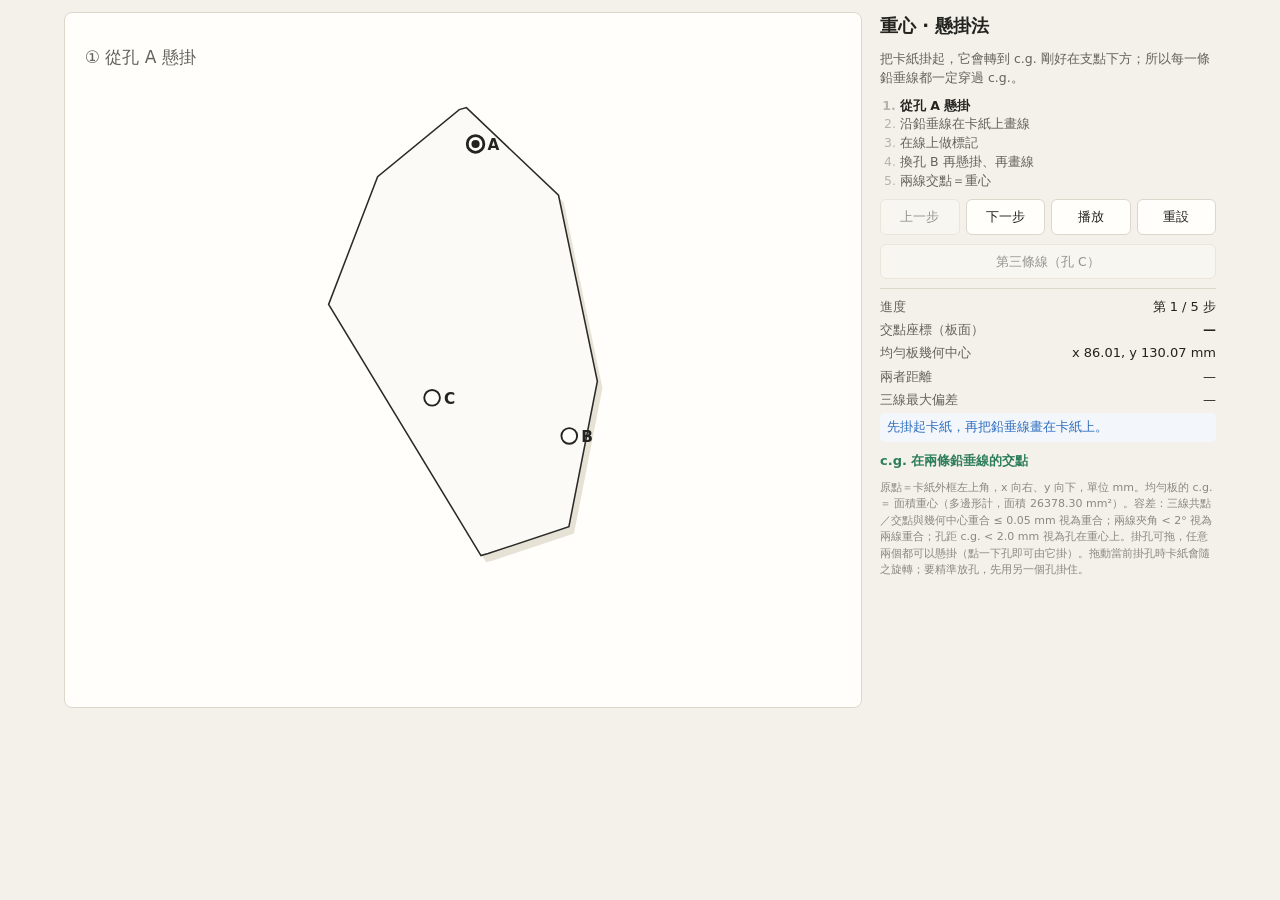
==== commit 1be06aaa: "jpfm08 p7: the couple and centre-of-gravity explainers become teachable, not just drawn Both were re" ====
--- a/explainers/centroid-hang/centroid-hang.html
+++ b/explainers/centroid-hang/centroid-hang.html
@@ -1,189 +1,478 @@
-<!doctype html><html lang="zh-Hant"><head><meta charset="utf-8"><meta name="viewport" content="width=device-width, initial-scale=1"><title>重心 · 懸掛法（jpfm08 p7）</title><style>
-.iso{
-  --anatomy-page:#0b0b0b;--anatomy-card:#131313;--anatomy-text:#a3a3a3;--anatomy-strong:#e6e6e6;--anatomy-muted:#6e6e6e;
-  --anatomy-paper:#131313;--anatomy-face:#1b1b1b;--anatomy-top:#1c1c1c;
-  --anatomy-shade-0:#0f0f0f;--anatomy-shade-1:#121212;--anatomy-shade-2:#151515;--anatomy-shade-3:#181818;
-  --anatomy-lit-top:#262626;--anatomy-lit-shade:#1d1d1d;
-  --anatomy-hi:#d4d4d4;--anatomy-mid:#6a6a6a;--anatomy-lo:#3e3e3e;--anatomy-faint:#2a2a2a;--anatomy-lit:#ffffff;
-  --anatomy-halo:#050505;--anatomy-halo-opacity:.9;--anatomy-dot:#e6e6e6;
-  --anatomy-red:#ff6b6b;--anatomy-green:#6be0a0;--anatomy-blue:#6b9bff;
-  --anatomy-weight:.6px;--anatomy-ease:cubic-bezier(.32,.72,0,1);
-  --anatomy-mono:ui-monospace,"SF Mono",Menlo,Consolas,monospace;
-  --anatomy-lift:inset 0 1px 0 0 #ffffff0a,inset 0 0 0 1px #ffffff06,0 0 0 1px #00000026,0 1px 1px -.5px #00000014,0 3px 3px -1.5px #00000014,0 6px 6px -3px #00000014,0 12px 12px -6px #00000014;
-}
-.iso[data-theme="light"]{
-  --anatomy-page:#f2f2ef;--anatomy-card:#fbfbfa;--anatomy-text:#57575a;--anatomy-strong:#18181a;--anatomy-muted:#8c8c90;
-  --anatomy-paper:#fbfbfa;--anatomy-face:#ffffff;--anatomy-top:#ffffff;
-  --anatomy-shade-0:#dcdcd9;--anatomy-shade-1:#e5e5e2;--anatomy-shade-2:#ededea;--anatomy-shade-3:#f4f4f1;
-  --anatomy-lit-top:#ffffff;--anatomy-lit-shade:#eeeeeb;
-  --anatomy-hi:#26262a;--anatomy-mid:#8a8a8f;--anatomy-lo:#b4b4b8;--anatomy-faint:#d4d4d6;--anatomy-lit:#000000;
-  --anatomy-halo:#8a8a80;--anatomy-halo-opacity:.32;--anatomy-dot:#3a3a3e;
-  --anatomy-red:#e5484d;--anatomy-green:#30a46c;--anatomy-blue:#3e63dd;
-  --anatomy-lift:inset 0 1px 0 0 #ffffff,0 0 0 1px #0000000f,0 1px 1px -.5px #0000000a,0 3px 3px -1.5px #0000000a,0 6px 6px -3px #0000000a,0 12px 12px -6px #0000000a;
-}
-.iso-svg{display:block;width:100%;height:auto;overflow:visible}
-.iso-svg path,.iso-svg circle{vector-effect:non-scaling-stroke}
-.iso-fill{fill:var(--anatomy-paper);stroke:none}
-.iso-solid[data-lit]>.iso-fill{fill:var(--anatomy-face)}
-.iso-shade,.iso-top{stroke:none}
-.iso-shade[data-shade="0"]{fill:var(--anatomy-shade-0)}
-.iso-shade[data-shade="1"]{fill:var(--anatomy-shade-1)}
-.iso-shade[data-shade="2"]{fill:var(--anatomy-shade-2)}
-.iso-shade[data-shade="3"]{fill:var(--anatomy-shade-3)}
-.iso-top{fill:var(--anatomy-top)}
-.iso-solid[data-lit]>.iso-top{fill:var(--anatomy-lit-top)}
-.iso-solid[data-lit]>.iso-shade{fill:var(--anatomy-lit-shade)}
-.iso-solid[data-seamless]>.iso-shade,.iso-solid[data-seamless]>.iso-top{stroke-width:.4;stroke-linejoin:round}
-.iso-solid[data-seamless]>.iso-shade[data-shade="0"]{stroke:var(--anatomy-shade-0)}
-.iso-solid[data-seamless]>.iso-shade[data-shade="1"]{stroke:var(--anatomy-shade-1)}
-.iso-solid[data-seamless]>.iso-shade[data-shade="2"]{stroke:var(--anatomy-shade-2)}
-.iso-solid[data-seamless]>.iso-shade[data-shade="3"]{stroke:var(--anatomy-shade-3)}
-.iso-solid[data-seamless]>.iso-top{stroke:var(--anatomy-top)}
-.iso-solid[data-seamless][data-lit]>.iso-top{stroke:var(--anatomy-lit-top)}
-.iso-solid[data-seamless][data-lit]>.iso-shade{stroke:var(--anatomy-lit-shade)}
-.iso-solid[data-lit]>.iso-edge{stroke:var(--anatomy-lit)}
-.iso-halo{fill:var(--anatomy-halo);stroke:none;filter:blur(9px);opacity:var(--anatomy-halo-opacity);transform:translateY(3px)}
-.iso-line{fill:none;stroke:var(--anatomy-lo);stroke-width:var(--anatomy-weight);stroke-linecap:round;stroke-linejoin:round}
-.iso-line[data-tone="hi"]{stroke:var(--anatomy-hi)}
-.iso-line[data-tone="mid"]{stroke:var(--anatomy-mid)}
-.iso-line[data-tone="lo"]{stroke:var(--anatomy-lo)}
-.iso-line[data-tone="faint"]{stroke:var(--anatomy-faint)}
-.iso-line[data-tone="lit"]{stroke:var(--anatomy-lit)}
-.iso-line[data-tone="red"]{stroke:var(--anatomy-red)}
-.iso-line[data-tone="green"]{stroke:var(--anatomy-green)}
-.iso-line[data-tone="blue"]{stroke:var(--anatomy-blue)}
-.iso-line[data-dotted]{stroke-dasharray:.01 3.5;stroke-width:1}
-.iso-line[data-dashed]{stroke-dasharray:3 3}
-.iso-line[data-flow]{stroke-dasharray:2 6}
-.iso-wire-end{fill:var(--anatomy-paper);stroke:var(--anatomy-lo);stroke-width:var(--anatomy-weight)}
-.iso-wire[data-tone="hi"] .iso-wire-end{stroke:var(--anatomy-hi)}
-.iso-wire[data-tone="mid"] .iso-wire-end{stroke:var(--anatomy-mid)}
-.iso-wire[data-tone="faint"] .iso-wire-end{stroke:var(--anatomy-faint)}
-.iso-wire[data-tone="lit"] .iso-wire-end{stroke:var(--anatomy-lit)}
-.iso-dots circle{fill:var(--anatomy-dot);stroke:none;opacity:.32}
-.iso-dots[data-tone="hi"] circle{opacity:.85}
-.iso-dots[data-tone="mid"] circle{opacity:.45}
-.iso-dots[data-tone="lo"] circle{opacity:.22}
-.iso-dots[data-tone="faint"] circle{opacity:.12}
-.iso-face-text{fill:var(--anatomy-mid);font-family:var(--anatomy-mono);letter-spacing:.04em}
-.iso-face-text[data-tone="hi"]{fill:var(--anatomy-hi)}
-.iso-face-text[data-tone="lo"]{fill:var(--anatomy-lo)}
-.iso-face-text[data-tone="faint"]{fill:var(--anatomy-faint)}
-.tb-body{fill:var(--anatomy-shade-2);stroke:none}
-.tb-shine{fill:var(--anatomy-top);stroke:none}
-.tb-shade{fill:var(--anatomy-shade-0);stroke:none}
-.tb-ring{fill:none;stroke:var(--anatomy-lo);stroke-width:.45;stroke-linecap:butt;stroke-linejoin:round}
-.tb-ring[data-tone="mid"]{stroke:var(--anatomy-mid)}
-.tb-ring[data-tone="faint"]{stroke:var(--anatomy-faint)}
-.tb-ring[data-tone="hi"]{stroke:var(--anatomy-hi)}
-@keyframes iso-flow{to{stroke-dashoffset:-32}}
-@keyframes iso-pulse{0%,100%{opacity:.18}12%{opacity:1}40%{opacity:.18}}
-.iso-line[data-flow]{animation:iso-flow 1600ms linear infinite}
-.iso-dots circle[data-pulse]{animation:iso-pulse 1600ms steps(1,end) infinite;animation-delay:var(--pulse-at,0ms)}
-.iso-figure{margin:32px 0 36px}
-.iso-plate{position:relative;padding:52px 24px;border-radius:0;background:var(--anatomy-card);box-shadow:0 0 0 1px var(--anatomy-mid);--anatomy-paper:var(--anatomy-card)}
-.iso-plate-corners{position:absolute;inset:18px 20px;pointer-events:none}
-.iso-plate-corner{position:absolute;color:var(--anatomy-muted);font-family:var(--anatomy-mono);font-size:10.5px;line-height:1;letter-spacing:.04em;white-space:nowrap}
-.iso-plate-corner[data-corner="fig"]{top:0;left:0;color:var(--anatomy-text)}
-.iso-plate-corner[data-corner="title"]{top:0;right:0;text-transform:uppercase;letter-spacing:.1em}
-.iso-plate-corner[data-corner="hint"]{bottom:0;left:0;text-transform:uppercase;letter-spacing:.1em}
-.iso-plate-corner[data-corner="readout"]{right:0;bottom:0;color:var(--anatomy-text);font-variant-numeric:tabular-nums}
-.iso-plate .iso-svg{margin:0 auto}
-.iso-legend{display:grid;gap:8px;margin-top:12px;color:var(--anatomy-muted);font-size:13px;line-height:1.55}
-.iso-keys{display:flex;flex-wrap:wrap;gap:6px 18px}
-.iso-key{display:inline-flex;align-items:center;gap:7px}
-.iso-swatch{width:16px;height:10px;flex:none;overflow:visible}
-.iso-swatch path{fill:none;stroke:var(--anatomy-hi);stroke-width:1;vector-effect:non-scaling-stroke;stroke-linejoin:round;stroke-linecap:round}
-.iso-swatch[data-mark="raised"] path,.iso-swatch[data-mark="flat"] path{stroke:var(--anatomy-mid)}
-.iso-swatch[data-mark="lit"] path{stroke:var(--anatomy-lit)}
-.iso-swatch[data-mark="dim"] path{stroke:var(--anatomy-lo)}
-.iso-swatch[data-mark="dotted"] path{stroke-dasharray:.01 3;stroke-width:1.4}
-.iso-swatch[data-mark="dashed"] path{stroke-dasharray:3 2.5}
-.iso-swatch[data-mark="red"] path{stroke:var(--anatomy-red)}
-.iso-swatch[data-mark="green"] path{stroke:var(--anatomy-green)}
-.iso-swatch[data-mark="blue"] path{stroke:var(--anatomy-blue)}
-.iso-swatch-crease{stroke:var(--anatomy-lo)!important}
-@media (max-width:560px){.iso-plate{padding:48px 12px 70px}.iso-plate-corner[data-corner="hint"]{bottom:18px}}
-@media (prefers-reduced-motion:reduce){.iso-line[data-flow],.iso-dots circle[data-pulse]{animation:none}}
-
-*{box-sizing:border-box}
-html{color-scheme:dark}
-body[data-theme="light"]{color-scheme:light}
-body{margin:0;background:var(--anatomy-page);color:var(--anatomy-text);font:14px/1.55 ui-sans-serif,system-ui,-apple-system,"Segoe UI","PingFang TC","Microsoft JhengHei",sans-serif;-webkit-font-smoothing:antialiased}
-.app{display:grid;grid-template-columns:minmax(0,1fr) 336px;gap:18px;max-width:1180px;margin:0 auto;padding:12px 14px}
-.stage{min-width:0;display:flex;flex-direction:column;justify-content:center}
-.iso-plate{padding:34px 20px}
-.iso-figure{margin:0}
-.iso-legend{margin-top:10px}
-.iso-plate-corner{font-size:10.5px}
-.panel{display:flex;flex-direction:column;gap:10px;min-width:0;justify-content:center}
-.panel h1{font-size:18px;margin:0;color:var(--anatomy-strong);font-weight:600}
-.panel p{margin:0;font-size:12.5px;color:var(--anatomy-text)}
-.steps{margin:0;padding-left:18px;font-size:12px;line-height:1.55;color:var(--anatomy-text)}
-.steps li::marker{color:var(--anatomy-muted)}
-.btns{display:flex;gap:6px}
-.btns button{flex:1;font:inherit;font-size:12.5px;padding:7px 4px;border-radius:6px;border:1px solid var(--anatomy-lo);background:var(--anatomy-card);color:var(--anatomy-text);cursor:pointer}
-.btns button.on{border-color:var(--anatomy-blue);color:var(--anatomy-blue)}
-.btns button:focus-visible{outline:2px solid var(--anatomy-blue);outline-offset:1px}
-.read{border-top:1px solid var(--anatomy-faint);padding-top:8px;display:grid;gap:3px}
-.read div{display:flex;justify-content:space-between;gap:8px;font-size:13.5px;font-variant-numeric:tabular-nums}
-.read span:first-child{color:var(--anatomy-muted)}
-.read b{color:var(--anatomy-strong);font-weight:500}
-.key{font-size:13px;font-weight:600;color:var(--anatomy-green)}
-.small{font-size:11px;color:var(--anatomy-muted);line-height:1.5}
-@media (max-width:900px){.app{grid-template-columns:minmax(0,1fr)}.stage{justify-content:flex-start}}
-</style></head><body class="iso" data-theme="light"><main class="app">
-<div class="stage">
-<figure class="iso-figure"><div class="iso-plate"><div class="iso-plate-corners" aria-hidden="true"><span class="iso-plate-corner" data-corner="fig">Fig.2 / Fig.3</span><span class="iso-plate-corner" data-corner="title">CENTRE OF GRAVITY</span><span class="iso-plate-corner" data-corner="hint">按「掛孔 A」再按「掛孔 B」</span><span class="iso-plate-corner" data-corner="readout" data-readout>已掛 0／2 次</span></div><div class="iso-stage" style="touch-action:none"><svg class="iso-svg" viewBox="-180 -332 349 301" width="100%" role="img" aria-label="卡紙懸掛法找重心"><g data-hang="A"><g class="iso-solid"><path class="iso-fill" d="M-89.5 -199.7L-59.8 -274.2L-11.4 -313L-7.2 -314.1L46.2 -262L67.6 -152.6L49.8 -67.5L2.2 -52.3L-2 -51.2Z"/><path class="iso-shade" data-shade="0" d="M2.2 -52.3L49.8 -67.5L45.6 -66.4L-2 -51.2ZM49.8 -67.5L67.6 -152.6L63.4 -151.6L45.6 -66.4ZM67.6 -152.6L46.2 -262L42 -260.9L63.4 -151.6Z"/><path class="iso-shade" data-shade="3" d="M-89.5 -199.7L-2 -51.2L45.6 -66.4L63.4 -151.6L42 -260.9L-11.4 -313L-59.8 -274.2Z"/><path class="iso-top" d="M46.2 -262L-7.2 -314.1L-11.4 -313L42 -260.9Z"/><path class="iso-line iso-crease" data-tone="faint" d="M-2 -51.2L45.6 -66.4M49.8 -67.5L45.6 -66.4M45.6 -66.4L63.4 -151.6M67.6 -152.6L63.4 -151.6M63.4 -151.6L42 -260.9M46.2 -262L42 -260.9M42 -260.9L-11.4 -313"/><path class="iso-line iso-edge" data-tone="mid" d="M-89.5 -199.7L-59.8 -274.2L-11.4 -313L-7.2 -314.1L46.2 -262L67.6 -152.6L49.8 -67.5L2.2 -52.3L-2 -51.2Z"/></g><path d="M0.7 -291L0.6 -292.1L0.4 -293.3L0.1 -294.4L-0.4 -295.5L-1 -296.4L-1.6 -297.1L-2.3 -297.6L-2.9 -297.8L-3.5 -297.8L-4.1 -297.5L-4.6 -297L-4.9 -296.3L-5.2 -295.3L-5.2 -294.3L-5.2 -293.1L-4.9 -292L-4.6 -290.9L-4.1 -289.8L-3.5 -288.9L-2.9 -288.2L-2.3 -287.7L-1.6 -287.5L-1 -287.5L-0.4 -287.8L0.1 -288.3L0.4 -289L0.6 -289.9Z" fill="var(--anatomy-strong)" opacity=".85"/><path class="iso-line" data-tone="mid" d="M0.7 -291L0.6 -292.1L0.4 -293.3L0.1 -294.4L-0.4 -295.5L-1 -296.4L-1.6 -297.1L-2.3 -297.6L-2.9 -297.8L-3.5 -297.8L-4.1 -297.5L-4.6 -297L-4.9 -296.3L-5.2 -295.3L-5.2 -294.3L-5.2 -293.1L-4.9 -292L-4.6 -290.9L-4.1 -289.8L-3.5 -288.9L-2.9 -288.2L-2.3 -287.7L-1.6 -287.5L-1 -287.5L-0.4 -287.8L0.1 -288.3L0.4 -289L0.6 -289.9Z"/><text x="-15.9" y="-289.2" text-anchor="middle" font-size="10.469999999999999" fill="var(--anatomy-strong)" font-family="var(--anatomy-mono)">A</text><path d="M0.7 -291L0.6 -292.1L0.4 -293.3L0.1 -294.4L-0.4 -295.5L-1 -296.4L-1.6 -297.1L-2.3 -297.6L-2.9 -297.8L-3.5 -297.8L-4.1 -297.5L-4.6 -297L-4.9 -296.3L-5.2 -295.3L-5.2 -294.3L-5.2 -293.1L-4.9 -292L-4.6 -290.9L-4.1 -289.8L-3.5 -288.9L-2.9 -288.2L-2.3 -287.7L-1.6 -287.5L-1 -287.5L-0.4 -287.8L0.1 -288.3L0.4 -289L0.6 -289.9Z" fill="var(--anatomy-strong)" opacity=".85"/><path class="iso-line" data-tone="mid" d="M0.7 -291L0.6 -292.1L0.4 -293.3L0.1 -294.4L-0.4 -295.5L-1 -296.4L-1.6 -297.1L-2.3 -297.6L-2.9 -297.8L-3.5 -297.8L-4.1 -297.5L-4.6 -297L-4.9 -296.3L-5.2 -295.3L-5.2 -294.3L-5.2 -293.1L-4.9 -292L-4.6 -290.9L-4.1 -289.8L-3.5 -288.9L-2.9 -288.2L-2.3 -287.7L-1.6 -287.5L-1 -287.5L-0.4 -287.8L0.1 -288.3L0.4 -289L0.6 -289.9Z"/><text x="-15.9" y="-289.2" text-anchor="middle" font-size="10.469999999999999" fill="var(--anatomy-strong)" font-family="var(--anatomy-mono)">B</text><g class="iso-solid"><path class="iso-fill" d="M-13.8 -290.7L-13.8 -291.1L-13.7 -291.4L-13.6 -291.7L-13.4 -291.9L-13.3 -292.1L-13 -292.1L3.7 -296.4L4 -296.3L4.2 -296.3L4.4 -296.1L4.7 -295.8L4.9 -295.5L5 -295.2L5.2 -294.8L5.3 -294.4L5.4 -294L5.4 -293.6L5.4 -293.2L5.3 -292.9L5.2 -292.6L5 -292.4L4.9 -292.2L4.7 -292.2L-12.1 -287.9L-12.3 -287.9L-12.6 -288L-12.8 -288.2L-13 -288.4L-13.3 -288.7L-13.4 -289.1L-13.6 -289.5L-13.7 -289.9L-13.8 -290.3Z"/><path class="iso-shade" data-shade="0" d="M5.3 -294.4L5.4 -294L5.4 -293.6L5.4 -293.2L5.3 -292.9L5.2 -292.6L5 -292.4L4.9 -292.2L4.7 -292.2L-12.1 -287.9L-11.9 -288L-11.7 -288.1L-11.6 -288.4L-11.5 -288.6L-11.4 -289L-11.4 -289.4L-11.4 -289.8L-11.5 -290.2Z"/><path class="iso-shade" data-shade="1" d="M5.2 -294.8L5.3 -294.4L-11.5 -290.2L-11.6 -290.6Z"/><path class="iso-shade" data-shade="2" d="M4.9 -295.5L5 -295.2L5.2 -294.8L-11.6 -290.6L-11.7 -291L-11.9 -291.3Z"/><path class="iso-shade" data-shade="3" d="M4.7 -295.8L4.9 -295.5L-11.9 -291.3L-12.1 -291.6ZM-13.8 -290.7L-13.8 -291.1L-13.7 -291.4L-13.6 -291.7L-13.4 -291.9L-13.3 -292.1L-13 -292.1L-12.8 -292.1L-12.6 -292L-12.3 -291.8L-12.1 -291.6L-11.9 -291.3L-11.7 -291L-11.6 -290.6L-11.5 -290.2L-11.4 -289.8L-11.4 -289.4L-11.4 -289L-11.5 -288.6L-11.6 -288.4L-11.7 -288.1L-11.9 -288L-12.1 -287.9L-12.3 -287.9L-12.6 -288L-12.8 -288.2L-13 -288.4L-13.3 -288.7L-13.4 -289.1L-13.6 -289.5L-13.7 -289.9L-13.8 -290.3L-13.8 -290.7L-12.6 -290L-12.6 -290L-12.6 -290L-12.6 -290L-12.6 -290L-12.6 -290L-12.6 -290L-12.6 -290L-12.6 -290L-12.6 -290L-12.6 -290L-12.6 -290L-12.6 -290L-12.6 -290L-12.6 -290L-12.6 -290L-12.6 -290L-12.6 -290L-12.6 -290L-12.6 -290L-12.6 -290L-12.6 -290L-12.6 -290L-12.6 -290L-12.6 -290L-12.6 -290L-12.6 -290L-12.6 -290L-12.6 -290L-12.6 -290L-12.6 -290L-12.6 -290L-12.6 -290Z"/><path class="iso-top" d="M3.7 -296.4L4 -296.3L4.2 -296.3L4.4 -296.1L4.7 -295.8L-12.1 -291.6L-12.3 -291.8L-12.6 -292L-12.8 -292.1L-13 -292.1Z"/><path class="iso-line iso-crease" data-tone="faint" d="M-13.1 -292.1L-12.4 -291.9L-11.7 -290.9L-11.4 -289.6L-11.5 -288.5L-12.1 -287.9"/><path class="iso-line iso-edge" data-tone="hi" d="M-13.8 -290.7L-13.8 -291.1L-13.7 -291.4L-13.6 -291.7L-13.4 -291.9L-13.3 -292.1L-13 -292.1L3.7 -296.4L4 -296.3L4.2 -296.3L4.4 -296.1L4.7 -295.8L4.9 -295.5L5 -295.2L5.2 -294.8L5.3 -294.4L5.4 -294L5.4 -293.6L5.4 -293.2L5.3 -292.9L5.2 -292.6L5 -292.4L4.9 -292.2L4.7 -292.2L-12.1 -287.9L-12.3 -287.9L-12.6 -288L-12.8 -288.2L-13 -288.4L-13.3 -288.7L-13.4 -289.1L-13.6 -289.5L-13.7 -289.9L-13.8 -290.3Z"/></g><g class="iso-solid"><path class="iso-fill" d="M-20.1 -291.7L-20 -293L-19.8 -294.2L-19.4 -295.2L-18.9 -296L-18.3 -296.6L-17.6 -296.9L-14.4 -297.6L-13.6 -297.7L-12.8 -297.4L-12 -296.9L-11.1 -296.1L-10.4 -295.1L-9.7 -293.9L-9.1 -292.6L-8.7 -291.2L-8.4 -289.7L-8.2 -288.3L-8.2 -286.9L-8.4 -285.6L-8.7 -284.5L-9.1 -283.6L-9.7 -282.9L-10.4 -282.5L-13.5 -281.7L-14.3 -281.6L-15.1 -281.7L-15.9 -282.1L-16.8 -282.7L-17.6 -283.6L-18.3 -284.7L-18.9 -286L-19.4 -287.3L-19.8 -288.8L-20 -290.2Z"/><path class="iso-shade" data-shade="0" d="M-8.5 -290.6L-8.3 -289.1L-8.2 -287.6L-8.3 -286.2L-8.5 -285L-8.9 -284L-9.5 -283.2L-10.1 -282.6L-10.9 -282.4L-14.1 -281.6L-13.3 -281.8L-12.6 -282.4L-12.1 -283.2L-11.7 -284.2L-11.4 -285.4L-11.3 -286.8L-11.4 -288.3L-11.7 -289.8Z"/><path class="iso-shade" data-shade="1" d="M-8.9 -292L-8.5 -290.6L-11.7 -289.8L-12.1 -291.2Z"/><path class="iso-shade" data-shade="2" d="M-10.1 -294.7L-9.5 -293.4L-8.9 -292L-12.1 -291.2L-12.6 -292.6L-13.3 -293.9Z"/><path class="iso-shade" data-shade="3" d="M-10.9 -295.8L-10.1 -294.7L-13.3 -293.9L-14.1 -295ZM-20.1 -291.7L-20 -293L-19.8 -294.3L-19.4 -295.3L-18.8 -296.1L-18.2 -296.6L-17.4 -296.9L-16.6 -296.8L-15.7 -296.5L-14.9 -295.9L-14.1 -295L-13.3 -293.9L-12.6 -292.6L-12.1 -291.2L-11.7 -289.8L-11.4 -288.3L-11.3 -286.8L-11.4 -285.4L-11.7 -284.2L-12.1 -283.2L-12.6 -282.4L-13.3 -281.8L-14.1 -281.6L-14.9 -281.6L-15.7 -282L-16.6 -282.6L-17.4 -283.4L-18.2 -284.5L-18.8 -285.8L-19.4 -287.2L-19.8 -288.7L-20 -290.2L-20.1 -291.7L-15.7 -289.2L-15.7 -289.2L-15.7 -289.2L-15.7 -289.2L-15.7 -289.2L-15.7 -289.2L-15.7 -289.2L-15.7 -289.2L-15.7 -289.2L-15.7 -289.2L-15.7 -289.2L-15.7 -289.2L-15.7 -289.2L-15.7 -289.2L-15.7 -289.2L-15.7 -289.2L-15.7 -289.2L-15.7 -289.2L-15.7 -289.2L-15.7 -289.2L-15.7 -289.2L-15.7 -289.2L-15.7 -289.2L-15.7 -289.2L-15.7 -289.2L-15.7 -289.2L-15.7 -289.2L-15.7 -289.2L-15.7 -289.2L-15.7 -289.2L-15.7 -289.2L-15.7 -289.2L-15.7 -289.2Z"/><path class="iso-top" d="M-14.3 -297.7L-13.4 -297.6L-12.6 -297.3L-11.7 -296.7L-10.9 -295.8L-14.1 -295L-14.9 -295.9L-15.7 -296.5L-16.6 -296.8L-17.4 -296.9Z"/><path class="iso-line iso-crease" data-tone="faint" d="M-17.7 -296.8L-16.9 -296.9L-16.1 -296.7L-15.3 -296.2L-14.5 -295.5L-13.7 -294.6L-13.1 -293.5L-12.5 -292.3L-12 -290.9L-11.6 -289.5L-11.4 -288.1L-11.3 -286.7L-11.4 -285.4L-11.7 -284.3L-12 -283.3L-12.5 -282.5L-13.1 -281.9L-13.8 -281.6"/><path class="iso-line iso-edge" data-tone="mid" d="M-20.1 -291.7L-20 -293L-19.8 -294.2L-19.4 -295.2L-18.9 -296L-18.3 -296.6L-17.6 -296.9L-14.4 -297.6L-13.6 -297.7L-12.8 -297.4L-12 -296.9L-11.1 -296.1L-10.4 -295.1L-9.7 -293.9L-9.1 -292.6L-8.7 -291.2L-8.4 -289.7L-8.2 -288.3L-8.2 -286.9L-8.4 -285.6L-8.7 -284.5L-9.1 -283.6L-9.7 -282.9L-10.4 -282.5L-13.5 -281.7L-14.3 -281.6L-15.1 -281.7L-15.9 -282.1L-16.8 -282.7L-17.6 -283.6L-18.3 -284.7L-18.9 -286L-19.4 -287.3L-19.8 -288.8L-20 -290.2Z"/></g><g class="iso-solid"><path class="iso-fill" d="M-20.2 -290L-20.2 -290.8L-20 -291.5L-19.8 -292L-19.5 -292.5L-19.2 -292.8L-18.7 -292.9L-16.7 -293.4L-16.2 -293.4L-15.7 -293.2L-15.3 -292.9L-14.8 -292.4L-14.4 -291.8L-14 -291.1L-13.7 -290.3L-13.5 -289.5L-13.4 -288.7L-13.3 -287.9L-13.4 -287.1L-13.5 -286.5L-13.7 -285.9L-14 -285.5L-14.4 -285.2L-14.8 -285L-16.9 -284.5L-17.4 -284.5L-17.8 -284.7L-18.3 -285L-18.7 -285.5L-19.2 -286.1L-19.5 -286.8L-19.8 -287.6L-20 -288.4L-20.2 -289.2Z"/><path class="iso-shade" data-shade="0" d="M-13.5 -289.5L-13.4 -288.7L-13.3 -287.9L-13.4 -287.1L-13.5 -286.5L-13.7 -285.9L-14 -285.5L-14.4 -285.2L-14.8 -285L-16.9 -284.5L-16.5 -284.6L-16.1 -284.9L-15.8 -285.4L-15.6 -285.9L-15.5 -286.6L-15.4 -287.4L-15.5 -288.2L-15.6 -289Z"/><path class="iso-shade" data-shade="1" d="M-13.7 -290.3L-13.5 -289.5L-15.6 -289L-15.8 -289.8Z"/><path class="iso-shade" data-shade="2" d="M-14.4 -291.8L-14 -291.1L-13.7 -290.3L-15.8 -289.8L-16.1 -290.6L-16.5 -291.3Z"/><path class="iso-shade" data-shade="3" d="M-14.8 -292.4L-14.4 -291.8L-16.5 -291.3L-16.9 -291.9ZM-20.2 -290L-20.2 -290.8L-20 -291.5L-19.8 -292L-19.5 -292.5L-19.2 -292.8L-18.7 -292.9L-18.3 -292.9L-17.8 -292.7L-17.4 -292.3L-16.9 -291.9L-16.5 -291.3L-16.1 -290.6L-15.8 -289.8L-15.6 -289L-15.5 -288.2L-15.4 -287.4L-15.5 -286.6L-15.6 -285.9L-15.8 -285.4L-16.1 -284.9L-16.5 -284.6L-16.9 -284.5L-17.4 -284.5L-17.8 -284.7L-18.3 -285L-18.7 -285.5L-19.2 -286.1L-19.5 -286.8L-19.8 -287.6L-20 -288.4L-20.2 -289.2L-20.2 -290L-17.8 -288.7L-17.8 -288.7L-17.8 -288.7L-17.8 -288.7L-17.8 -288.7L-17.8 -288.7L-17.8 -288.7L-17.8 -288.7L-17.8 -288.7L-17.8 -288.7L-17.8 -288.7L-17.8 -288.7L-17.8 -288.7L-17.8 -288.7L-17.8 -288.7L-17.8 -288.7L-17.8 -288.7L-17.8 -288.7L-17.8 -288.7L-17.8 -288.7L-17.8 -288.7L-17.8 -288.7L-17.8 -288.7L-17.8 -288.7L-17.8 -288.7L-17.8 -288.7L-17.8 -288.7L-17.8 -288.7L-17.8 -288.7L-17.8 -288.7L-17.8 -288.7L-17.8 -288.7L-17.8 -288.7Z"/><path class="iso-top" d="M-16.7 -293.4L-16.2 -293.4L-15.7 -293.2L-15.3 -292.9L-14.8 -292.4L-16.9 -291.9L-17.4 -292.3L-17.8 -292.7L-18.3 -292.9L-18.7 -292.9Z"/><path class="iso-line iso-crease" data-tone="faint" d="M-18.9 -292.9L-18.2 -292.8L-17.4 -292.4L-16.7 -291.6L-16.1 -290.5L-15.7 -289.2L-15.4 -287.9L-15.5 -286.7L-15.7 -285.6L-16.2 -284.9L-16.8 -284.5"/><path class="iso-line iso-edge" data-tone="hi" d="M-20.2 -290L-20.2 -290.8L-20 -291.5L-19.8 -292L-19.5 -292.5L-19.2 -292.8L-18.7 -292.9L-16.7 -293.4L-16.2 -293.4L-15.7 -293.2L-15.3 -292.9L-14.8 -292.4L-14.4 -291.8L-14 -291.1L-13.7 -290.3L-13.5 -289.5L-13.4 -288.7L-13.3 -287.9L-13.4 -287.1L-13.5 -286.5L-13.7 -285.9L-14 -285.5L-14.4 -285.2L-14.8 -285L-16.9 -284.5L-17.4 -284.5L-17.8 -284.7L-18.3 -285L-18.7 -285.5L-19.2 -286.1L-19.5 -286.8L-19.8 -287.6L-20 -288.4L-20.2 -289.2Z"/></g><path class="iso-line" data-tone="mid" d="M-17.8 -288.7L-17.8 -176.1"/><g class="iso-solid"><path class="iso-fill" d="M-24.4 -185.6L-24 -186.3L-23 -187L-21.5 -187.5L-19.6 -187.9L-17.6 -188L-15.6 -187.8L-13.8 -187.4L-12.4 -186.9L-11.5 -186.2L-11.3 -185.4L-11.3 -176L-11.6 -175.3L-12.6 -174.6L-14.1 -174.1L-16 -173.7L-18.1 -173.6L-20.1 -173.8L-21.9 -174.2L-23.3 -174.7L-24.1 -175.4L-24.4 -176.2Z"/><path class="iso-shade" data-shade="0" d="M-11.3 -176L-11.6 -175.3L-11.6 -184.6L-11.3 -185.4ZM-11.6 -175.3L-12.6 -174.6L-12.6 -184L-11.6 -184.6ZM-12.6 -174.6L-14.1 -174.1L-14.1 -183.4L-12.6 -184Z"/><path class="iso-shade" data-shade="1" d="M-14.1 -174.1L-16 -173.7L-16 -183.1L-14.1 -183.4ZM-16 -173.7L-18.1 -173.6L-18.1 -183L-16 -183.1Z"/><path class="iso-shade" data-shade="2" d="M-18.1 -173.6L-20.1 -173.8L-20.1 -183.2L-18.1 -183ZM-20.1 -173.8L-21.9 -174.2L-21.9 -183.5L-20.1 -183.2Z"/><path class="iso-shade" data-shade="3" d="M-21.9 -174.2L-23.3 -174.7L-23.3 -184.1L-21.9 -183.5ZM-23.3 -174.7L-24.1 -175.4L-24.1 -184.8L-23.3 -184.1ZM-24.1 -175.4L-24.4 -176.2L-24.4 -185.6L-24.1 -184.8Z"/><path class="iso-top" d="M-14.1 -183.4L-16 -183.1L-18.1 -183L-20.1 -183.2L-21.9 -183.5L-23.3 -184.1L-24.1 -184.8L-24.4 -185.6L-24 -186.3L-23 -187L-21.5 -187.5L-19.6 -187.9L-17.6 -188L-15.6 -187.8L-13.8 -187.4L-12.4 -186.9L-11.5 -186.2L-11.3 -185.4L-11.6 -184.6L-12.6 -184Z"/><path class="iso-line iso-crease" data-tone="faint" d="M-11.3 -185.4L-11.6 -184.6L-12.6 -184L-14.1 -183.4L-16 -183.1L-18.1 -183L-20.1 -183.2L-21.9 -183.5L-23.3 -184.1L-24.1 -184.8L-24.4 -185.6"/><path class="iso-line iso-edge" data-tone="mid" d="M-24.4 -185.6L-24 -186.3L-23 -187L-21.5 -187.5L-19.6 -187.9L-17.6 -188L-15.6 -187.8L-13.8 -187.4L-12.4 -186.9L-11.5 -186.2L-11.3 -185.4M-11.3 -176L-11.6 -175.3L-12.6 -174.6L-14.1 -174.1L-16 -173.7L-18.1 -173.6L-20.1 -173.8L-21.9 -174.2L-23.3 -174.7L-24.1 -175.4L-24.4 -176.2M-24.4 -185.6L-24.4 -176.2M-11.3 -185.4L-11.3 -176"/></g><text x="-6.8" y="-178.0" text-anchor="start" font-size="7.957199999999999" fill="var(--anatomy-muted)" font-family="var(--anatomy-mono)">螺帽</text><circle data-hole="A" cx="-2.1" cy="-292.7" r="16" fill="rgba(0,0,0,0)" style="cursor:pointer"/><circle data-hole="B" cx="50.7" cy="-120.7" r="16" fill="rgba(0,0,0,0)" style="cursor:pointer"/><g data-show="1"><path class="iso-line" data-tone="red" d="M-2.4 -292.6L-2.4 -51.2"/></g></g><g data-hang="B" style="display:none"><g class="iso-solid"><path class="iso-fill" d="M-73.8 -266.3L-28.2 -311.8L-24 -312.8L35.8 -289.7L77.6 -210.1L56.3 -49.4L52.2 -48.3L-10 -92.4L-65.4 -171.4Z"/><path class="iso-shade" data-shade="0" d="M56.3 -49.4L77.6 -210.1L73.4 -209L52.2 -48.3Z"/><path class="iso-shade" data-shade="2" d="M77.6 -210.1L35.8 -289.7L31.6 -288.6L73.4 -209Z"/><path class="iso-shade" data-shade="3" d="M52.2 -48.3L73.4 -209L31.6 -288.6L-28.2 -311.8L-73.8 -266.3L-65.4 -171.4L-10 -92.4Z"/><path class="iso-top" d="M35.8 -289.7L-24 -312.8L-28.2 -311.8L31.6 -288.6Z"/><path class="iso-line iso-crease" data-tone="faint" d="M52.2 -48.3L73.4 -209M77.6 -210.1L73.4 -209M73.4 -209L31.6 -288.6M35.8 -289.7L31.6 -288.6M31.6 -288.6L-28.2 -311.8"/><path class="iso-line iso-edge" data-tone="mid" d="M-73.8 -266.3L-28.2 -311.8L-24 -312.8L35.8 -289.7L77.6 -210.1L56.3 -49.4L52.2 -48.3L-10 -92.4L-65.4 -171.4Z"/></g><path d="M0.7 -291L0.6 -292.1L0.4 -293.3L0.1 -294.4L-0.4 -295.5L-1 -296.4L-1.6 -297.1L-2.3 -297.6L-2.9 -297.8L-3.5 -297.8L-4.1 -297.5L-4.6 -297L-4.9 -296.3L-5.2 -295.3L-5.2 -294.3L-5.2 -293.1L-4.9 -292L-4.6 -290.9L-4.1 -289.8L-3.5 -288.9L-2.9 -288.2L-2.3 -287.7L-1.6 -287.5L-1 -287.5L-0.4 -287.8L0.1 -288.3L0.4 -289L0.6 -289.9Z" fill="var(--anatomy-strong)" opacity=".85"/><path class="iso-line" data-tone="mid" d="M0.7 -291L0.6 -292.1L0.4 -293.3L0.1 -294.4L-0.4 -295.5L-1 -296.4L-1.6 -297.1L-2.3 -297.6L-2.9 -297.8L-3.5 -297.8L-4.1 -297.5L-4.6 -297L-4.9 -296.3L-5.2 -295.3L-5.2 -294.3L-5.2 -293.1L-4.9 -292L-4.6 -290.9L-4.1 -289.8L-3.5 -288.9L-2.9 -288.2L-2.3 -287.7L-1.6 -287.5L-1 -287.5L-0.4 -287.8L0.1 -288.3L0.4 -289L0.6 -289.9Z"/><text x="-15.9" y="-289.2" text-anchor="middle" font-size="10.469999999999999" fill="var(--anatomy-strong)" font-family="var(--anatomy-mono)">A</text><path d="M0.7 -291L0.6 -292.1L0.4 -293.3L0.1 -294.4L-0.4 -295.5L-1 -296.4L-1.6 -297.1L-2.3 -297.6L-2.9 -297.8L-3.5 -297.8L-4.1 -297.5L-4.6 -297L-4.9 -296.3L-5.2 -295.3L-5.2 -294.3L-5.2 -293.1L-4.9 -292L-4.6 -290.9L-4.1 -289.8L-3.5 -288.9L-2.9 -288.2L-2.3 -287.7L-1.6 -287.5L-1 -287.5L-0.4 -287.8L0.1 -288.3L0.4 -289L0.6 -289.9Z" fill="var(--anatomy-strong)" opacity=".85"/><path class="iso-line" data-tone="mid" d="M0.7 -291L0.6 -292.1L0.4 -293.3L0.1 -294.4L-0.4 -295.5L-1 -296.4L-1.6 -297.1L-2.3 -297.6L-2.9 -297.8L-3.5 -297.8L-4.1 -297.5L-4.6 -297L-4.9 -296.3L-5.2 -295.3L-5.2 -294.3L-5.2 -293.1L-4.9 -292L-4.6 -290.9L-4.1 -289.8L-3.5 -288.9L-2.9 -288.2L-2.3 -287.7L-1.6 -287.5L-1 -287.5L-0.4 -287.8L0.1 -288.3L0.4 -289L0.6 -289.9Z"/><text x="-15.9" y="-289.2" text-anchor="middle" font-size="10.469999999999999" fill="var(--anatomy-strong)" font-family="var(--anatomy-mono)">B</text><g class="iso-solid"><path class="iso-fill" d="M-13.8 -290.7L-13.8 -291.1L-13.7 -291.4L-13.6 -291.7L-13.4 -291.9L-13.3 -292.1L-13 -292.1L3.7 -296.4L4 -296.3L4.2 -296.3L4.4 -296.1L4.7 -295.8L4.9 -295.5L5 -295.2L5.2 -294.8L5.3 -294.4L5.4 -294L5.4 -293.6L5.4 -293.2L5.3 -292.9L5.2 -292.6L5 -292.4L4.9 -292.2L4.7 -292.2L-12.1 -287.9L-12.3 -287.9L-12.6 -288L-12.8 -288.2L-13 -288.4L-13.3 -288.7L-13.4 -289.1L-13.6 -289.5L-13.7 -289.9L-13.8 -290.3Z"/><path class="iso-shade" data-shade="0" d="M5.3 -294.4L5.4 -294L5.4 -293.6L5.4 -293.2L5.3 -292.9L5.2 -292.6L5 -292.4L4.9 -292.2L4.7 -292.2L-12.1 -287.9L-11.9 -288L-11.7 -288.1L-11.6 -288.4L-11.5 -288.6L-11.4 -289L-11.4 -289.4L-11.4 -289.8L-11.5 -290.2Z"/><path class="iso-shade" data-shade="1" d="M5.2 -294.8L5.3 -294.4L-11.5 -290.2L-11.6 -290.6Z"/><path class="iso-shade" data-shade="2" d="M4.9 -295.5L5 -295.2L5.2 -294.8L-11.6 -290.6L-11.7 -291L-11.9 -291.3Z"/><path class="iso-shade" data-shade="3" d="M4.7 -295.8L4.9 -295.5L-11.9 -291.3L-12.1 -291.6ZM-13.8 -290.7L-13.8 -291.1L-13.7 -291.4L-13.6 -291.7L-13.4 -291.9L-13.3 -292.1L-13 -292.1L-12.8 -292.1L-12.6 -292L-12.3 -291.8L-12.1 -291.6L-11.9 -291.3L-11.7 -291L-11.6 -290.6L-11.5 -290.2L-11.4 -289.8L-11.4 -289.4L-11.4 -289L-11.5 -288.6L-11.6 -288.4L-11.7 -288.1L-11.9 -288L-12.1 -287.9L-12.3 -287.9L-12.6 -288L-12.8 -288.2L-13 -288.4L-13.3 -288.7L-13.4 -289.1L-13.6 -289.5L-13.7 -289.9L-13.8 -290.3L-13.8 -290.7L-12.6 -290L-12.6 -290L-12.6 -290L-12.6 -290L-12.6 -290L-12.6 -290L-12.6 -290L-12.6 -290L-12.6 -290L-12.6 -290L-12.6 -290L-12.6 -290L-12.6 -290L-12.6 -290L-12.6 -290L-12.6 -290L-12.6 -290L-12.6 -290L-12.6 -290L-12.6 -290L-12.6 -290L-12.6 -290L-12.6 -290L-12.6 -290L-12.6 -290L-12.6 -290L-12.6 -290L-12.6 -290L-12.6 -290L-12.6 -290L-12.6 -290L-12.6 -290L-12.6 -290Z"/><path class="iso-top" d="M3.7 -296.4L4 -296.3L4.2 -296.3L4.4 -296.1L4.7 -295.8L-12.1 -291.6L-12.3 -291.8L-12.6 -292L-12.8 -292.1L-13 -292.1Z"/><path class="iso-line iso-crease" data-tone="faint" d="M-13.1 -292.1L-12.4 -291.9L-11.7 -290.9L-11.4 -289.6L-11.5 -288.5L-12.1 -287.9"/><path class="iso-line iso-edge" data-tone="hi" d="M-13.8 -290.7L-13.8 -291.1L-13.7 -291.4L-13.6 -291.7L-13.4 -291.9L-13.3 -292.1L-13 -292.1L3.7 -296.4L4 -296.3L4.2 -296.3L4.4 -296.1L4.7 -295.8L4.9 -295.5L5 -295.2L5.2 -294.8L5.3 -294.4L5.4 -294L5.4 -293.6L5.4 -293.2L5.3 -292.9L5.2 -292.6L5 -292.4L4.9 -292.2L4.7 -292.2L-12.1 -287.9L-12.3 -287.9L-12.6 -288L-12.8 -288.2L-13 -288.4L-13.3 -288.7L-13.4 -289.1L-13.6 -289.5L-13.7 -289.9L-13.8 -290.3Z"/></g><g class="iso-solid"><path class="iso-fill" d="M-20.1 -291.7L-20 -293L-19.8 -294.2L-19.4 -295.2L-18.9 -296L-18.3 -296.6L-17.6 -296.9L-14.4 -297.6L-13.6 -297.7L-12.8 -297.4L-12 -296.9L-11.1 -296.1L-10.4 -295.1L-9.7 -293.9L-9.1 -292.6L-8.7 -291.2L-8.4 -289.7L-8.2 -288.3L-8.2 -286.9L-8.4 -285.6L-8.7 -284.5L-9.1 -283.6L-9.7 -282.9L-10.4 -282.5L-13.5 -281.7L-14.3 -281.6L-15.1 -281.7L-15.9 -282.1L-16.8 -282.7L-17.6 -283.6L-18.3 -284.7L-18.9 -286L-19.4 -287.3L-19.8 -288.8L-20 -290.2Z"/><path class="iso-shade" data-shade="0" d="M-8.5 -290.6L-8.3 -289.1L-8.2 -287.6L-8.3 -286.2L-8.5 -285L-8.9 -284L-9.5 -283.2L-10.1 -282.6L-10.9 -282.4L-14.1 -281.6L-13.3 -281.8L-12.6 -282.4L-12.1 -283.2L-11.7 -284.2L-11.4 -285.4L-11.3 -286.8L-11.4 -288.3L-11.7 -289.8Z"/><path class="iso-shade" data-shade="1" d="M-8.9 -292L-8.5 -290.6L-11.7 -289.8L-12.1 -291.2Z"/><path class="iso-shade" data-shade="2" d="M-10.1 -294.7L-9.5 -293.4L-8.9 -292L-12.1 -291.2L-12.6 -292.6L-13.3 -293.9Z"/><path class="iso-shade" data-shade="3" d="M-10.9 -295.8L-10.1 -294.7L-13.3 -293.9L-14.1 -295ZM-20.1 -291.7L-20 -293L-19.8 -294.3L-19.4 -295.3L-18.8 -296.1L-18.2 -296.6L-17.4 -296.9L-16.6 -296.8L-15.7 -296.5L-14.9 -295.9L-14.1 -295L-13.3 -293.9L-12.6 -292.6L-12.1 -291.2L-11.7 -289.8L-11.4 -288.3L-11.3 -286.8L-11.4 -285.4L-11.7 -284.2L-12.1 -283.2L-12.6 -282.4L-13.3 -281.8L-14.1 -281.6L-14.9 -281.6L-15.7 -282L-16.6 -282.6L-17.4 -283.4L-18.2 -284.5L-18.8 -285.8L-19.4 -287.2L-19.8 -288.7L-20 -290.2L-20.1 -291.7L-15.7 -289.2L-15.7 -289.2L-15.7 -289.2L-15.7 -289.2L-15.7 -289.2L-15.7 -289.2L-15.7 -289.2L-15.7 -289.2L-15.7 -289.2L-15.7 -289.2L-15.7 -289.2L-15.7 -289.2L-15.7 -289.2L-15.7 -289.2L-15.7 -289.2L-15.7 -289.2L-15.7 -289.2L-15.7 -289.2L-15.7 -289.2L-15.7 -289.2L-15.7 -289.2L-15.7 -289.2L-15.7 -289.2L-15.7 -289.2L-15.7 -289.2L-15.7 -289.2L-15.7 -289.2L-15.7 -289.2L-15.7 -289.2L-15.7 -289.2L-15.7 -289.2L-15.7 -289.2L-15.7 -289.2Z"/><path class="iso-top" d="M-14.3 -297.7L-13.4 -297.6L-12.6 -297.3L-11.7 -296.7L-10.9 -295.8L-14.1 -295L-14.9 -295.9L-15.7 -296.5L-16.6 -296.8L-17.4 -296.9Z"/><path class="iso-line iso-crease" data-tone="faint" d="M-17.7 -296.8L-16.9 -296.9L-16.1 -296.7L-15.3 -296.2L-14.5 -295.5L-13.7 -294.6L-13.1 -293.5L-12.5 -292.3L-12 -290.9L-11.6 -289.5L-11.4 -288.1L-11.3 -286.7L-11.4 -285.4L-11.7 -284.3L-12 -283.3L-12.5 -282.5L-13.1 -281.9L-13.8 -281.6"/><path class="iso-line iso-edge" data-tone="mid" d="M-20.1 -291.7L-20 -293L-19.8 -294.2L-19.4 -295.2L-18.9 -296L-18.3 -296.6L-17.6 -296.9L-14.4 -297.6L-13.6 -297.7L-12.8 -297.4L-12 -296.9L-11.1 -296.1L-10.4 -295.1L-9.7 -293.9L-9.1 -292.6L-8.7 -291.2L-8.4 -289.7L-8.2 -288.3L-8.2 -286.9L-8.4 -285.6L-8.7 -284.5L-9.1 -283.6L-9.7 -282.9L-10.4 -282.5L-13.5 -281.7L-14.3 -281.6L-15.1 -281.7L-15.9 -282.1L-16.8 -282.7L-17.6 -283.6L-18.3 -284.7L-18.9 -286L-19.4 -287.3L-19.8 -288.8L-20 -290.2Z"/></g><g class="iso-solid"><path class="iso-fill" d="M-20.2 -290L-20.2 -290.8L-20 -291.5L-19.8 -292L-19.5 -292.5L-19.2 -292.8L-18.7 -292.9L-16.7 -293.4L-16.2 -293.4L-15.7 -293.2L-15.3 -292.9L-14.8 -292.4L-14.4 -291.8L-14 -291.1L-13.7 -290.3L-13.5 -289.5L-13.4 -288.7L-13.3 -287.9L-13.4 -287.1L-13.5 -286.5L-13.7 -285.9L-14 -285.5L-14.4 -285.2L-14.8 -285L-16.9 -284.5L-17.4 -284.5L-17.8 -284.7L-18.3 -285L-18.7 -285.5L-19.2 -286.1L-19.5 -286.8L-19.8 -287.6L-20 -288.4L-20.2 -289.2Z"/><path class="iso-shade" data-shade="0" d="M-13.5 -289.5L-13.4 -288.7L-13.3 -287.9L-13.4 -287.1L-13.5 -286.5L-13.7 -285.9L-14 -285.5L-14.4 -285.2L-14.8 -285L-16.9 -284.5L-16.5 -284.6L-16.1 -284.9L-15.8 -285.4L-15.6 -285.9L-15.5 -286.6L-15.4 -287.4L-15.5 -288.2L-15.6 -289Z"/><path class="iso-shade" data-shade="1" d="M-13.7 -290.3L-13.5 -289.5L-15.6 -289L-15.8 -289.8Z"/><path class="iso-shade" data-shade="2" d="M-14.4 -291.8L-14 -291.1L-13.7 -290.3L-15.8 -289.8L-16.1 -290.6L-16.5 -291.3Z"/><path class="iso-shade" data-shade="3" d="M-14.8 -292.4L-14.4 -291.8L-16.5 -291.3L-16.9 -291.9ZM-20.2 -290L-20.2 -290.8L-20 -291.5L-19.8 -292L-19.5 -292.5L-19.2 -292.8L-18.7 -292.9L-18.3 -292.9L-17.8 -292.7L-17.4 -292.3L-16.9 -291.9L-16.5 -291.3L-16.1 -290.6L-15.8 -289.8L-15.6 -289L-15.5 -288.2L-15.4 -287.4L-15.5 -286.6L-15.6 -285.9L-15.8 -285.4L-16.1 -284.9L-16.5 -284.6L-16.9 -284.5L-17.4 -284.5L-17.8 -284.7L-18.3 -285L-18.7 -285.5L-19.2 -286.1L-19.5 -286.8L-19.8 -287.6L-20 -288.4L-20.2 -289.2L-20.2 -290L-17.8 -288.7L-17.8 -288.7L-17.8 -288.7L-17.8 -288.7L-17.8 -288.7L-17.8 -288.7L-17.8 -288.7L-17.8 -288.7L-17.8 -288.7L-17.8 -288.7L-17.8 -288.7L-17.8 -288.7L-17.8 -288.7L-17.8 -288.7L-17.8 -288.7L-17.8 -288.7L-17.8 -288.7L-17.8 -288.7L-17.8 -288.7L-17.8 -288.7L-17.8 -288.7L-17.8 -288.7L-17.8 -288.7L-17.8 -288.7L-17.8 -288.7L-17.8 -288.7L-17.8 -288.7L-17.8 -288.7L-17.8 -288.7L-17.8 -288.7L-17.8 -288.7L-17.8 -288.7L-17.8 -288.7Z"/><path class="iso-top" d="M-16.7 -293.4L-16.2 -293.4L-15.7 -293.2L-15.3 -292.9L-14.8 -292.4L-16.9 -291.9L-17.4 -292.3L-17.8 -292.7L-18.3 -292.9L-18.7 -292.9Z"/><path class="iso-line iso-crease" data-tone="faint" d="M-18.9 -292.9L-18.2 -292.8L-17.4 -292.4L-16.7 -291.6L-16.1 -290.5L-15.7 -289.2L-15.4 -287.9L-15.5 -286.7L-15.7 -285.6L-16.2 -284.9L-16.8 -284.5"/><path class="iso-line iso-edge" data-tone="hi" d="M-20.2 -290L-20.2 -290.8L-20 -291.5L-19.8 -292L-19.5 -292.5L-19.2 -292.8L-18.7 -292.9L-16.7 -293.4L-16.2 -293.4L-15.7 -293.2L-15.3 -292.9L-14.8 -292.4L-14.4 -291.8L-14 -291.1L-13.7 -290.3L-13.5 -289.5L-13.4 -288.7L-13.3 -287.9L-13.4 -287.1L-13.5 -286.5L-13.7 -285.9L-14 -285.5L-14.4 -285.2L-14.8 -285L-16.9 -284.5L-17.4 -284.5L-17.8 -284.7L-18.3 -285L-18.7 -285.5L-19.2 -286.1L-19.5 -286.8L-19.8 -287.6L-20 -288.4L-20.2 -289.2Z"/></g><path class="iso-line" data-tone="mid" d="M-17.8 -288.7L-17.8 -176.1"/><g class="iso-solid"><path class="iso-fill" d="M-24.4 -185.6L-24 -186.3L-23 -187L-21.5 -187.5L-19.6 -187.9L-17.6 -188L-15.6 -187.8L-13.8 -187.4L-12.4 -186.9L-11.5 -186.2L-11.3 -185.4L-11.3 -176L-11.6 -175.3L-12.6 -174.6L-14.1 -174.1L-16 -173.7L-18.1 -173.6L-20.1 -173.8L-21.9 -174.2L-23.3 -174.7L-24.1 -175.4L-24.4 -176.2Z"/><path class="iso-shade" data-shade="0" d="M-11.3 -176L-11.6 -175.3L-11.6 -184.6L-11.3 -185.4ZM-11.6 -175.3L-12.6 -174.6L-12.6 -184L-11.6 -184.6ZM-12.6 -174.6L-14.1 -174.1L-14.1 -183.4L-12.6 -184Z"/><path class="iso-shade" data-shade="1" d="M-14.1 -174.1L-16 -173.7L-16 -183.1L-14.1 -183.4ZM-16 -173.7L-18.1 -173.6L-18.1 -183L-16 -183.1Z"/><path class="iso-shade" data-shade="2" d="M-18.1 -173.6L-20.1 -173.8L-20.1 -183.2L-18.1 -183ZM-20.1 -173.8L-21.9 -174.2L-21.9 -183.5L-20.1 -183.2Z"/><path class="iso-shade" data-shade="3" d="M-21.9 -174.2L-23.3 -174.7L-23.3 -184.1L-21.9 -183.5ZM-23.3 -174.7L-24.1 -175.4L-24.1 -184.8L-23.3 -184.1ZM-24.1 -175.4L-24.4 -176.2L-24.4 -185.6L-24.1 -184.8Z"/><path class="iso-top" d="M-14.1 -183.4L-16 -183.1L-18.1 -183L-20.1 -183.2L-21.9 -183.5L-23.3 -184.1L-24.1 -184.8L-24.4 -185.6L-24 -186.3L-23 -187L-21.5 -187.5L-19.6 -187.9L-17.6 -188L-15.6 -187.8L-13.8 -187.4L-12.4 -186.9L-11.5 -186.2L-11.3 -185.4L-11.6 -184.6L-12.6 -184Z"/><path class="iso-line iso-crease" data-tone="faint" d="M-11.3 -185.4L-11.6 -184.6L-12.6 -184L-14.1 -183.4L-16 -183.1L-18.1 -183L-20.1 -183.2L-21.9 -183.5L-23.3 -184.1L-24.1 -184.8L-24.4 -185.6"/><path class="iso-line iso-edge" data-tone="mid" d="M-24.4 -185.6L-24 -186.3L-23 -187L-21.5 -187.5L-19.6 -187.9L-17.6 -188L-15.6 -187.8L-13.8 -187.4L-12.4 -186.9L-11.5 -186.2L-11.3 -185.4M-11.3 -176L-11.6 -175.3L-12.6 -174.6L-14.1 -174.1L-16 -173.7L-18.1 -173.6L-20.1 -173.8L-21.9 -174.2L-23.3 -174.7L-24.1 -175.4L-24.4 -176.2M-24.4 -185.6L-24.4 -176.2M-11.3 -185.4L-11.3 -176"/></g><text x="-6.8" y="-178.0" text-anchor="start" font-size="7.957199999999999" fill="var(--anatomy-muted)" font-family="var(--anatomy-mono)">螺帽</text><circle data-hole="A" cx="-60.6" cy="-188.8" r="16" fill="rgba(0,0,0,0)" style="cursor:pointer"/><circle data-hole="B" cx="-2.1" cy="-292.7" r="16" fill="rgba(0,0,0,0)" style="cursor:pointer"/><g data-show="2"><path class="iso-line" data-tone="red" d="M-60.9 -188.8L73 -208.9"/><path class="iso-line" data-tone="red" d="M-2.4 -292.6L-2.4 -86.8"/><path class="iso-line" data-tone="red" d="M-6.7 -192.9L1.8 -202.2"/><path class="iso-line" data-tone="red" d="M-6.7 -206.9L1.8 -188.1"/><text x="9.6" y="-207.5" text-anchor="start" font-size="9.2136" fill="var(--anatomy-red)" font-family="var(--anatomy-mono)">c.g.</text></g></g></svg></div></div><figcaption class="iso-legend"><span class="iso-keys"><span class="iso-key"><svg class="iso-swatch" data-mark="lit" viewBox="0 0 16 10" aria-hidden="true"><path d="M2 4.5 8 1.5 14 4.5 14 6 8 9 2 6Z"/><path class="iso-swatch-crease" d="M2 4.5 8 7.5 14 4.5"/></svg>卡紙（有厚度）＋ 兩個掛孔</span><span class="iso-key"><svg class="iso-swatch" data-mark="mid" viewBox="0 0 16 10" aria-hidden="true"><path d="M1.5 5h13"/></svg>圖釘穿過孔，鉛垂線垂下（末端螺帽）</span><span class="iso-key"><svg class="iso-swatch" data-mark="red" viewBox="0 0 16 10" aria-hidden="true"><path d="M1.5 5h13"/></svg>記號線：沿鉛垂線畫在卡紙上</span></span><span class="iso-caption">c.g.（重心）是物體重量作用的那一點。懸掛兩次、兩條記號線的交點就是 c.g.。</span></figcaption></figure>
-</div>
-<div class="panel">
-  <h1>重心 · 懸掛法</h1>
-  <p>c.g. 是物體重量作用的那一點；c.g. 不在支撐的鉛垂線上，重量就有力矩令物體轉動。</p>
-  <ol class="steps">
-    <li>在繩的一端綁上螺帽。</li>
-    <li>用圖釘穿過卡紙邊緣附近的孔，把卡紙和繩掛起來。</li>
-    <li>在卡紙上記下繩的位置。</li>
-    <li>換另一個孔再掛一次。</li>
-    <li>兩條記號線的交點就是重心。</li>
-  </ol>
-  <div class="btns">
-    <button type="button" data-go="1">掛孔 A</button>
-    <button type="button" data-go="2">掛孔 B</button>
-    <button type="button" data-go="0">重設</button>
+<!doctype html>
+<html lang="zh-Hant">
+<head>
+<meta charset="utf-8">
+<meta name="viewport" content="width=device-width,initial-scale=1">
+<title>重心 · 懸掛法（jpfm08 p7）</title>
+<style>
+  :root { --ink:#23231f; --ink2:#63635a; --line:#dcd7ca; --card:#fffefb; --accent:#2f6fbf; --amber:#b47a17; --red:#b03c2c; --green:#2e7d5b; }
+  * { box-sizing:border-box; }
+  html,body { margin:0; padding:0; background:#f4f1ea; color:var(--ink);
+    font:14px/1.55 ui-sans-serif,system-ui,"Segoe UI","PingFang TC","Microsoft JhengHei",sans-serif; }
+  .app { display:grid; grid-template-columns:minmax(0,1fr) 336px; gap:18px;
+    max-width:1180px; margin:0 auto; padding:12px 14px 10px; }
+  .stage { min-width:0; }
+  #stage { background:var(--card); border:1px solid var(--line); border-radius:8px; padding:6px; }
+  #stage svg { display:block; width:100%; height:auto; touch-action:none; border-radius:4px;
+    user-select:none; -webkit-user-select:none; -webkit-touch-callout:none; }
+  .panel { display:flex; flex-direction:column; gap:9px; min-width:0; }
+  .panel h1 { font-size:18px; margin:0; font-weight:600; }
+  .panel p { margin:0; font-size:12.5px; color:var(--ink2); }
+  .btns { display:flex; gap:6px; }
+  .btns button { flex:1; font:inherit; font-size:12.5px; padding:7px 4px; border-radius:6px;
+    border:1px solid var(--line); background:var(--card); color:var(--ink); cursor:pointer; }
+  .btns button:hover { background:#f6f3ec; }
+  .btns button.on { border-color:var(--accent); color:var(--accent); }
+  .btns button:disabled { opacity:.45; cursor:default; }
+  .btns button:focus-visible { outline:2px solid var(--accent); outline-offset:1px; }
+  .steps { margin:0; padding-left:20px; font-size:12.5px; line-height:1.5; color:var(--ink2); }
+  .steps li::marker { color:#b7b3a8; }
+  .steps li.now { color:var(--ink); font-weight:600; }
+  .steps li.done { color:var(--ink2); }
+  .read { border-top:1px solid var(--line); padding-top:8px; display:grid; gap:3px; }
+  .read div { display:flex; justify-content:space-between; gap:8px; font-size:13px; font-variant-numeric:tabular-nums; }
+  .read span:first-child { color:var(--ink2); }
+  .read b { font-weight:500; }
+  .read .big b { font-weight:600; }
+  .eq { display:block !important; font-size:12.5px; line-height:1.45; font-variant-numeric:tabular-nums;
+    padding:5px 7px; border-radius:5px; background:#f3f6fb; color:var(--accent); }
+  .eq.warn { background:#fbeeea; color:var(--red); }
+  .key { font-size:13px; font-weight:600; color:var(--green); }
+  .key.warn { color:var(--red); }
+  .small { font-size:11px; color:#8a887f; line-height:1.5; }
+  @media (max-width:900px) { .app { grid-template-columns:minmax(0,1fr); } }
+
+  /* 卡紙（paper card） */
+  .card { fill:#fbfaf6; stroke:#2a2a26; stroke-width:.9; }
+  .card-shadow { fill:#e7e2d6; }
+  .mark { stroke:#23231f; stroke-width:1.1; stroke-linecap:round; }
+  .plumb { stroke:#2f6fbf; stroke-width:.9; stroke-dasharray:5 4; }
+  .hole { fill:#fffefb; stroke:#23231f; stroke-width:1.1; cursor:grab; }
+  .hole:hover { stroke:#2f6fbf; }
+  .hole-label { font-size:9px; fill:#23231f; font-weight:600; }
+  .pin { fill:#23231f; }
+  .pin-ring { fill:none; stroke:#23231f; stroke-width:1; }
+  .cg-dot { fill:#2e7d5b; }
+  .cg-ring { fill:none; stroke:#2e7d5b; stroke-width:.9; }
+  .cg-label { font-size:9.5px; fill:#2e7d5b; font-weight:600; }
+  .inter { fill:none; stroke:#2e7d5b; stroke-width:1; }
+  .cap-text { font-size:10px; fill:#63635a; }
+</style>
+</head>
+<body>
+<main class="app">
+  <div class="stage"><div id="stage">
+    <svg id="fig" viewBox="-230 0 460 400" role="img" aria-label="卡紙懸掛法找重心">
+      <defs><clipPath id="cardclip"><path id="clip"/></clipPath></defs>
+      <path id="cardShadow" class="card-shadow" d=""/>
+      <path id="card" class="card" d=""/>
+      <g id="marksG" clip-path="url(#cardclip)"></g>
+      <line id="plumb" class="plumb" x1="0" y1="0" x2="0" y2="0"/>
+      <g id="holesG"></g>
+      <g id="pinG"><circle class="pin" r="2.4"/><circle class="pin-ring" r="5.2"/></g>
+      <g id="cgG"></g>
+      <text id="cap" class="cap-text" x="-222" y="26"></text>
+    </svg>
+  </div></div>
+
+  <div class="panel">
+    <h1>重心 · 懸掛法</h1>
+    <p>把卡紙掛起，它會轉到 c.g. 剛好在支點下方；所以每一條鉛垂線都一定穿過 c.g.。</p>
+
+    <ol class="steps" id="steps">
+      <li>從孔 A 懸掛</li>
+      <li>沿鉛垂線在卡紙上畫線</li>
+      <li>在線上做標記</li>
+      <li>換孔 B 再懸掛、再畫線</li>
+      <li>兩線交點＝重心</li>
+    </ol>
+
+    <div class="btns">
+      <button id="prev" type="button">上一步</button>
+      <button id="next" type="button">下一步</button>
+      <button id="play" type="button">播放</button>
+      <button id="reset" type="button">重設</button>
+    </div>
+    <div class="btns">
+      <button id="third" type="button">第三條線（孔 C）</button>
+    </div>
+
+    <div class="read">
+      <div><span>進度</span><b id="o-step">第 1 / 5 步</b></div>
+      <div class="big"><span>交點座標（板面）</span><b id="o-point">—</b></div>
+      <div><span>均勻板幾何中心</span><b id="o-cg">—</b></div>
+      <div><span>兩者距離</span><b id="o-gap">—</b></div>
+      <div><span>三線最大偏差</span><b id="o-dev">—</b></div>
+      <div class="eq" id="o-eq">—</div>
+    </div>
+    <div class="key" id="o-key">c.g. 在兩條鉛垂線的交點</div>
+    <div class="small">原點＝卡紙外框左上角，x 向右、y 向下，單位 mm。均勻板的 c.g. ＝ 面積重心（多邊形計，面積 26378.30 mm²）。容差：三線共點／交點與幾何中心重合 ≤ 0.05 mm 視為重合；兩線夾角 &lt; 2° 視為兩線重合；孔距 c.g. &lt; 2.0 mm 視為孔在重心上。掛孔可拖，任意兩個都可以懸掛（點一下孔即可由它掛）。拖動當前掛孔時卡紙會隨之旋轉；要精準放孔，先用另一個孔掛住。</div>
   </div>
-  <div class="read">
-    <div><span>已掛次數</span><b id="o-count">0／2 次</b></div>
-    <div><span>兩線交點</span><b id="o-point">—</b></div>
-  </div>
-  <p class="key">c.g. 在兩條鉛垂線的交點</p>
-  <div class="small">印刷元素：卡紙、掛孔、圖釘、繩＋螺帽、記號線、c.g.。卡紙外形與孔位是示意（印刷圖為不規則形）。</div>
-</div>
-</main><script type="module">
-const CG = { x: 177.6, y: 134.5 };
-const S = { state: 0 };
-const hangs = [...document.querySelectorAll('[data-hang]')];
-const marks = [...document.querySelectorAll('[data-show]')];
-const buttons = [...document.querySelectorAll('[data-go]')];
-const count = document.getElementById('o-count');
-const point = document.getElementById('o-point');
-const readout = document.querySelector('[data-readout]');
-
-function apply() {
-  const which = S.state >= 2 ? 'B' : 'A';
-  for (const g of hangs) g.style.display = g.dataset.hang === which ? '' : 'none';
-  for (const g of marks) g.style.display = S.state >= Number(g.dataset.show) ? '' : 'none';
-  count.textContent = S.state + '／2 次';
-  point.textContent = S.state >= 2 ? 'x ' + CG.x + ', y ' + CG.y + ' pt' : '—';
-  readout.textContent = '已掛 ' + S.state + '／2 次' + (S.state >= 2 ? ' · c.g. 在交點' : '');
-  for (const b of buttons) b.classList.toggle('on', b.dataset.go === String(S.state));
-}
-
-for (const b of buttons) b.addEventListener('click', () => { S.state = Number(b.dataset.go); apply(); });
-for (const spot of document.querySelectorAll('[data-hole]')) {
-  spot.addEventListener('click', () => {
-    S.state = spot.dataset.hole === 'A' ? Math.max(1, S.state) : 2;
-    apply();
+</main>
+
+<script type="module">
+/* ---------- 卡紙幾何（mm；原點＝外框左上角，x 右、y 下） ---------- */
+const RAW = [[-89.5, -199.7], [-59.8, -274.2], [-11.4, -313.0], [-7.2, -314.1],
+  [46.2, -262.0], [67.6, -152.6], [49.8, -67.5], [2.2, -52.3], [-2.0, -51.2]];
+const BX = Math.min(...RAW.map((p) => p[0])), BY = Math.min(...RAW.map((p) => p[1]));
+const CARD = RAW.map(([x, y]) => [x - BX, y - BY]);        // 0..157.1 × 0..262.9 mm
+
+function polyArea(poly) {
+  let a = 0;
+  for (let i = 0; i < poly.length; i++) {
+    const [x0, y0] = poly[i], [x1, y1] = poly[(i + 1) % poly.length];
+    a += x0 * y1 - x1 * y0;
+  }
+  return a / 2;
+}
+function polyCentroid(poly) {
+  let a = 0, cx = 0, cy = 0;
+  for (let i = 0; i < poly.length; i++) {
+    const [x0, y0] = poly[i], [x1, y1] = poly[(i + 1) % poly.length];
+    const cr = x0 * y1 - x1 * y0;
+    a += cr; cx += (x0 + x1) * cr; cy += (y0 + y1) * cr;
+  }
+  a /= 2;
+  return [cx / (6 * a), cy / (6 * a)];
+}
+function inside(poly, [px, py]) {
+  let hit = false;
+  for (let i = 0, j = poly.length - 1; i < poly.length; j = i++) {
+    const [xi, yi] = poly[i], [xj, yj] = poly[j];
+    if ((yi > py) !== (yj > py) && px < ((xj - xi) * (py - yi)) / (yj - yi) + xi) hit = !hit;
+  }
+  return hit;
+}
+
+const AREA = Math.abs(polyArea(CARD));
+const CG = polyCentroid(CARD);                              // 均勻板的 c.g.（mm）
+const BOX = [Math.max(...CARD.map((p) => p[0])), Math.max(...CARD.map((p) => p[1]))];
+
+/* ---------- 狀態 ---------- */
+const HOLES = {
+  A: { p: [87.4, 21.4], label: 'A' },        // 近上緣
+  B: { p: [140.2, 193.4], label: 'B' },      // 右下
+  C: { p: [60.0, 170.0], label: 'C' },       // 中左
+};
+const S = {
+  step: 0,            // 0..4 → 顯示第 1..5 步
+  hang: 'A',
+  marks: [],          // 已畫在卡紙上的孔（A/B/C）
+  third: false,       // 第三條線
+  playing: false,
+  theta: 0, O: [0, 0],  // 由 render 更新：旋轉角與支點在畫面的位置
+};
+
+const TOL_COINCIDE_DEG = 2;    // 兩線夾角 < 2° → 視為重合
+const TOL_AT_CG_MM = 2.0;      // 孔距 c.g. < 2.0 mm → 視為孔在重心上
+
+const $ = (id) => document.getElementById(id);
+const fx = (v) => (Math.abs(v) < 0.005 ? '0.00' : v.toFixed(2));
+
+function setStep(n, { keepMarks = false } = {}) {
+  S.step = Math.max(0, Math.min(4, n));
+  if (!keepMarks) {
+    if (S.step === 0) { S.marks = []; S.hang = 'A'; S.third = false; }
+    if (S.step === 1) { S.marks = []; S.hang = 'A'; S.third = false; }
+    if (S.step === 2) { S.marks = ['A']; S.hang = 'A'; S.third = false; }
+    if (S.step === 3) { S.marks = ['A', 'B']; S.hang = 'B'; S.third = false; }
+    if (S.step === 4) { S.marks = ['A', 'B']; S.hang = 'B'; if (!S.third) S.marks = ['A', 'B']; }
+  }
+  render();
+}
+
+/* ---------- 幾何：懸掛 ---------- */
+function hangTransform() {
+  const H = HOLES[S.hang].p;
+  const v = [CG[0] - H[0], CG[1] - H[1]];
+  const len = Math.hypot(v[0], v[1]);
+  // 孔就在重心上：鉛垂線無法定義，保持上一個角度
+  const theta = len > 1e-6 ? Math.atan2(v[0], v[1]) : S.theta;
+  const c = Math.cos(theta), s = Math.sin(theta);
+  const q = CARD.map(([x, y]) => {
+    const dx = x - H[0], dy = y - H[1];
+    return [dx * c - dy * s, dx * s + dy * c];
   });
-}
-apply();
-</script></body></html>+  const x0 = Math.min(...q.map((p) => p[0])), x1 = Math.max(...q.map((p) => p[0]));
+  const y0 = Math.min(...q.map((p) => p[1]));
+  const O = [-(x0 + x1) / 2, 52 - y0];        // 支點在畫面中的位置
+  const world = (p) => {
+    const dx = p[0] - H[0], dy = p[1] - H[1];
+    return [dx * c - dy * s + O[0], dx * s + dy * c + O[1]];
+  };
+  const card = (p) => {
+    const dx = p[0] - O[0], dy = p[1] - O[1];
+    return [dx * c + dy * s + H[0], -dx * s + dy * c + H[1]];   // 反變換（拖曳用）
+  };
+  S.theta = theta;
+  S.O = O;
+  return { theta, c, s, O, H, world, card, len };
+}
+
+/* ---------- 相交與偏差 ---------- */
+function lineOf(holeId) {
+  const H = HOLES[holeId].p;
+  const d = [CG[0] - H[0], CG[1] - H[1]];
+  const L = Math.hypot(d[0], d[1]);
+  if (L < 1e-6) return { p: H, d: [0, 1], L: 0 };     // 孔在重心上：無方向
+  return { p: H, d: [d[0] / L, d[1] / L], L };
+}
+function leastSquares(lines) {
+  // 最小二乘交點：min Σ (n_i · (X − p_i))^2
+  let a = 0, b = 0, c = 0, u = 0, v = 0;
+  for (const ln of lines) {
+    const n = [-ln.d[1], ln.d[0]];                 // 法向
+    a += n[0] * n[0]; b += n[0] * n[1]; c += n[1] * n[1];
+    const k = n[0] * ln.p[0] + n[1] * ln.p[1];
+    u += n[0] * k; v += n[1] * k;
+  }
+  const det = a * c - b * b;
+  if (Math.abs(det) < 1e-12) return null;
+  return [(u * c - v * b) / det, (a * v - b * u) / det];
+}
+function lineAngleDeg(l1, l2) {
+  const dot = Math.abs(l1.d[0] * l2.d[0] + l1.d[1] * l2.d[1]);
+  return (Math.acos(Math.min(1, dot)) * 180) / Math.PI;
+}
+
+/* ---------- 畫 ---------- */
+function pathD(pts) {
+  return pts.map((p, i) => (i ? 'L' : 'M') + p[0].toFixed(2) + ' ' + p[1].toFixed(2)).join('') + 'Z';
+}
+
+function render() {
+  const T = hangTransform();
+  const worldCard = CARD.map(T.world);
+  const d = pathD(worldCard);
+  $('card').setAttribute('d', d);
+  $('clip').setAttribute('d', d);
+  $('cardShadow').setAttribute('d', pathD(worldCard.map(([x, y]) => [x + 3, y + 4])));
+
+  // 鉛垂線（第 2 步起）：由支點直落到卡紙最低點以下
+  const plumb = $('plumb');
+  const pin = T.O;
+  if (S.step >= 1) {
+    const bottom = Math.max(...worldCard.map((p) => p[1]));
+    plumb.style.display = '';
+    plumb.setAttribute('x1', pin[0]);
+    plumb.setAttribute('y1', pin[1]);
+    plumb.setAttribute('x2', pin[0]);
+    plumb.setAttribute('y2', bottom + 36);
+  } else plumb.style.display = 'none';
+
+  // 已畫的線（貼在卡紙上，跟住轉）
+  const mg = $('marksG');
+  mg.innerHTML = '';
+  for (const id of S.marks) {
+    const ln = lineOf(id);
+    if (ln.L < 0.5) continue;                          // 孔在重心上：冇線可畫
+    const a = T.world([ln.p[0] - ln.d[0] * 260, ln.p[1] - ln.d[1] * 260]);
+    const b = T.world([ln.p[0] + ln.d[0] * 260, ln.p[1] + ln.d[1] * 260]);
+    const el = document.createElementNS('http://www.w3.org/2000/svg', 'line');
+    el.setAttribute('class', 'mark');
+    el.setAttribute('x1', a[0]); el.setAttribute('y1', a[1]);
+    el.setAttribute('x2', b[0]); el.setAttribute('y2', b[1]);
+    el.dataset.hole = id;
+    mg.append(el);
+  }
+
+  // 掛孔（可拖）
+  const hg = $('holesG');
+  hg.innerHTML = '';
+  for (const [id, h] of Object.entries(HOLES)) {
+    const w = T.world(h.p);
+    const g = document.createElementNS('http://www.w3.org/2000/svg', 'g');
+    g.dataset.hole = id;
+    g.style.cursor = 'grab';
+    const ring = document.createElementNS('http://www.w3.org/2000/svg', 'circle');
+    ring.setAttribute('class', 'hole');
+    ring.setAttribute('cx', w[0]); ring.setAttribute('cy', w[1]);
+    ring.setAttribute('r', 4.6);
+    ring.dataset.hole = id;
+    ring.dataset.r = '4.6';
+    const lbl = document.createElementNS('http://www.w3.org/2000/svg', 'text');
+    lbl.setAttribute('class', 'hole-label');
+    lbl.setAttribute('x', w[0] + 7);
+    lbl.setAttribute('y', w[1] + 3.4);
+    lbl.textContent = h.label;
+    g.append(ring, lbl);
+    hg.append(g);
+  }
+
+  // 支點（釘）
+  const pinG = $('pinG');
+  pinG.setAttribute('transform', `translate(${pin[0]} ${pin[1]})`);
+
+  // c.g. 與交點（第 5 步）
+  const cgG = $('cgG');
+  cgG.innerHTML = '';
+  const marks = S.marks.map(lineOf).filter((ln) => ln.L >= 0.5);
+  const drawn = S.marks.length;
+  let intersect = null, warn = null;
+  if (drawn >= 2) {
+    const usedAtCG = S.marks.filter((id) => {
+      const h = HOLES[id].p;
+      return Math.hypot(h[0] - CG[0], h[1] - CG[1]) < TOL_AT_CG_MM;
+    });
+    if (usedAtCG.length) warn = '孔在重心上，鉛垂線無法定義，換一個孔';
+    else if (marks.length >= 2) {
+      let minAng = 90;
+      for (let i = 0; i < marks.length; i++) for (let j = i + 1; j < marks.length; j++) minAng = Math.min(minAng, lineAngleDeg(marks[i], marks[j]));
+      if (minAng < TOL_COINCIDE_DEG) warn = '兩線重合，未能定點，換一個孔';
+      else intersect = leastSquares(marks);
+    }
+  }
+  if (S.step >= 4) {
+    const cgW = T.world(CG);
+    const outer = document.createElementNS('http://www.w3.org/2000/svg', 'g');
+    const ring = document.createElementNS('http://www.w3.org/2000/svg', 'circle');
+    ring.setAttribute('class', 'cg-ring');
+    ring.setAttribute('cx', cgW[0]); ring.setAttribute('cy', cgW[1]); ring.setAttribute('r', 7);
+    const dot = document.createElementNS('http://www.w3.org/2000/svg', 'circle');
+    dot.setAttribute('class', 'cg-dot');
+    dot.setAttribute('cx', cgW[0]); dot.setAttribute('cy', cgW[1]); dot.setAttribute('r', 3.2);
+    dot.dataset.cx = cgW[0]; dot.dataset.cy = cgW[1];
+    const lbl = document.createElementNS('http://www.w3.org/2000/svg', 'text');
+    lbl.setAttribute('class', 'cg-label');
+    lbl.setAttribute('x', cgW[0] + 10); lbl.setAttribute('y', cgW[1] - 6);
+    lbl.textContent = 'c.g.';
+    outer.append(ring, dot, lbl);
+    cgG.append(outer);
+  }
+
+  // 讀數
+  $('o-step').textContent = `第 ${S.step + 1} / 5 步`;
+  const cgTxt = `x ${fx(CG[0])}, y ${fx(CG[1])} mm`;
+  $('o-cg').textContent = cgTxt;
+  const eq = $('o-eq');
+  const key = $('o-key');
+  if (drawn < 2) {
+    $('o-point').textContent = '—';
+    $('o-gap').textContent = '—';
+    $('o-dev').textContent = '—';
+    eq.classList.remove('warn');
+    eq.textContent = S.step === 0 ? '先掛起卡紙，再把鉛垂線畫在卡紙上。' : '再換一個孔掛一次，第二條線才定得出交點。';
+    key.classList.remove('warn');
+    key.textContent = 'c.g. 在兩條鉛垂線的交點';
+  } else if (warn || !intersect) {
+    $('o-point').textContent = '未能定點';
+    $('o-gap').textContent = '—';
+    $('o-dev').textContent = '—';
+    eq.classList.add('warn');
+    eq.textContent = warn || '兩線重合，未能定點，換一個孔';
+    key.classList.add('warn');
+    key.textContent = warn || '兩線重合，未能定點，換一個孔';
+  } else {
+    const gap = Math.hypot(intersect[0] - CG[0], intersect[1] - CG[1]);
+    let dev = 0;
+    for (const ln of marks) dev = Math.max(dev, Math.abs((intersect[0] - ln.p[0]) * -ln.d[1] + (intersect[1] - ln.p[1]) * ln.d[0]));
+    $('o-point').textContent = `x ${fx(intersect[0])}, y ${fx(intersect[1])} mm`;
+    $('o-gap').textContent = `${fx(gap)} mm`;
+    $('o-dev').textContent = marks.length >= 3 ? `${fx(dev)} mm` : `—（${marks.length} 條線）`;
+    eq.classList.remove('warn');
+    eq.textContent = marks.length >= 3
+      ? `三條鉛垂線共點，交點＝ c.g.（偏差 ${fx(dev)} mm ≤ 0.05 mm 容差）`
+      : `交點＝ c.g.（兩線夾角 ${lineAngleDeg(marks[0], marks[1]).toFixed(1)}°）`;
+    key.classList.remove('warn');
+    key.textContent = marks.length >= 3 ? '三條鉛垂線共點 → c.g.' : 'c.g. 在兩條鉛垂線的交點';
+  }
+
+  // 步驟列表高亮
+  [...$('steps').children].forEach((li, i) => {
+    li.classList.toggle('now', i === S.step);
+    li.classList.toggle('done', i < S.step);
+  });
+  // 第三條線按鈕
+  const third = $('third');
+  third.disabled = S.step < 3;
+  third.classList.toggle('on', S.third);
+  third.textContent = S.third ? '收起第三條線' : '第三條線（孔 C）';
+  $('prev').disabled = S.step === 0;
+  $('next').disabled = S.step === 4;
+  $('play').classList.toggle('on', S.playing);
+  $('play').textContent = S.playing ? '停止' : '播放';
+  const cap = $('cap');
+  cap.textContent = ['① 從孔 A 懸掛', '② 沿鉛垂線畫線', '③ 在線上做標記', '④ 換孔 B 再畫一條', '⑤ 交點＝ c.g.'][S.step];
+}
+
+/* ---------- 拖掛孔 ---------- */
+let drag = null;
+const svg = $('fig');
+function toScene(evt) {
+  const pt = svg.createSVGPoint();
+  pt.x = evt.clientX; pt.y = evt.clientY;
+  const m = svg.getScreenCTM().inverse();
+  const q = pt.matrixTransform(m);
+  return [q.x, q.y];
+}
+svg.addEventListener('pointerdown', (evt) => {
+  const id = evt.target && evt.target.dataset ? evt.target.dataset.hole : null;
+  if (!id) return;
+  evt.preventDefault();
+  drag = { id, T: hangTransform(), moved: false };
+  svg.setPointerCapture(evt.pointerId);
+});
+svg.addEventListener('pointermove', (evt) => {
+  if (!drag) return;
+  evt.preventDefault();
+  const p = drag.T.card(toScene(evt));
+  const old = HOLES[drag.id].p;
+  if (inside(CARD, p)) {
+    HOLES[drag.id].p = [Math.min(BOX[0] - 1, Math.max(1, p[0])), Math.min(BOX[1] - 1, Math.max(1, p[1]))];
+    if (!inside(CARD, HOLES[drag.id].p)) HOLES[drag.id].p = old;
+    drag.moved = true;
+    render();
+  }
+});
+svg.addEventListener('pointerup', () => {
+  if (!drag) return;
+  const d = drag;
+  drag = null;
+  // 冇拖動＝點一下：由這個孔掛，並（第 2 步之後）在卡紙上多畫一條線
+  if (!d.moved) {
+    S.hang = d.id;
+    if (S.step >= 1 && !S.marks.includes(d.id)) S.marks.push(d.id);
+  }
+  render();
+});
+svg.addEventListener('pointercancel', () => { drag = null; });
+
+/* ---------- 控制 ---------- */
+$('prev').addEventListener('click', () => { stopPlay(); setStep(S.step - 1); });
+$('next').addEventListener('click', () => { stopPlay(); setStep(S.step + 1); });
+$('reset').addEventListener('click', () => {
+  stopPlay();
+  HOLES.A.p = [87.4, 21.4]; HOLES.B.p = [140.2, 193.4]; HOLES.C.p = [60.0, 170.0];
+  S.third = false;
+  setStep(0);
+});
+$('third').addEventListener('click', () => {
+  S.third = !S.third;
+  if (S.third) { S.marks = ['A', 'B', 'C']; S.hang = 'C'; }
+  else { S.marks = ['A', 'B']; S.hang = 'B'; }
+  render();
+});
+let timer = null;
+function stopPlay() {
+  S.playing = false;
+  if (timer) { clearTimeout(timer); timer = null; }
+  render();
+}
+$('play').addEventListener('click', () => {
+  if (S.playing) { stopPlay(); return; }
+  setStep(0);
+  S.playing = true;
+  const tick = () => {
+    if (!S.playing) return;
+    if (S.step >= 4) { S.playing = false; render(); return; }
+    setStep(S.step + 1);
+    timer = setTimeout(tick, 1100);
+  };
+  render();
+  timer = setTimeout(tick, 1100);
+});
+
+render();
+</script>
+</body>
+</html>
